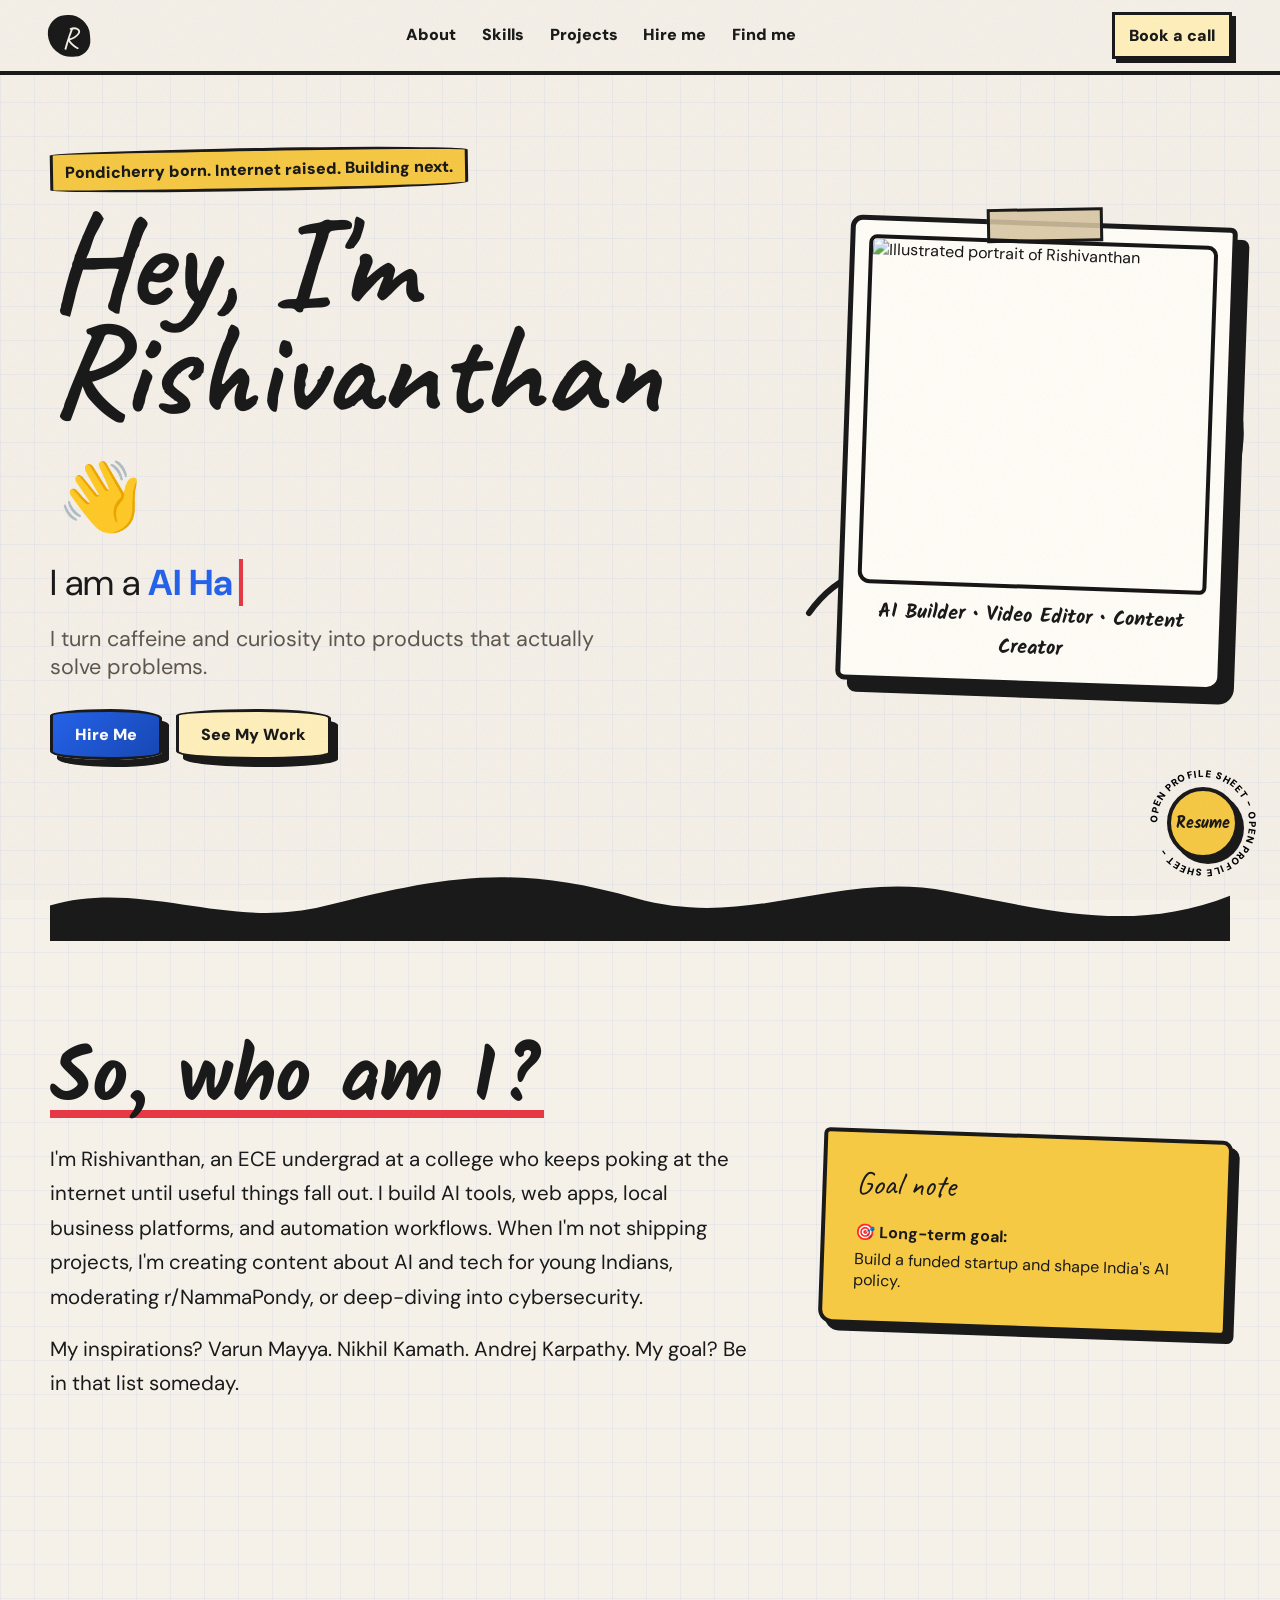
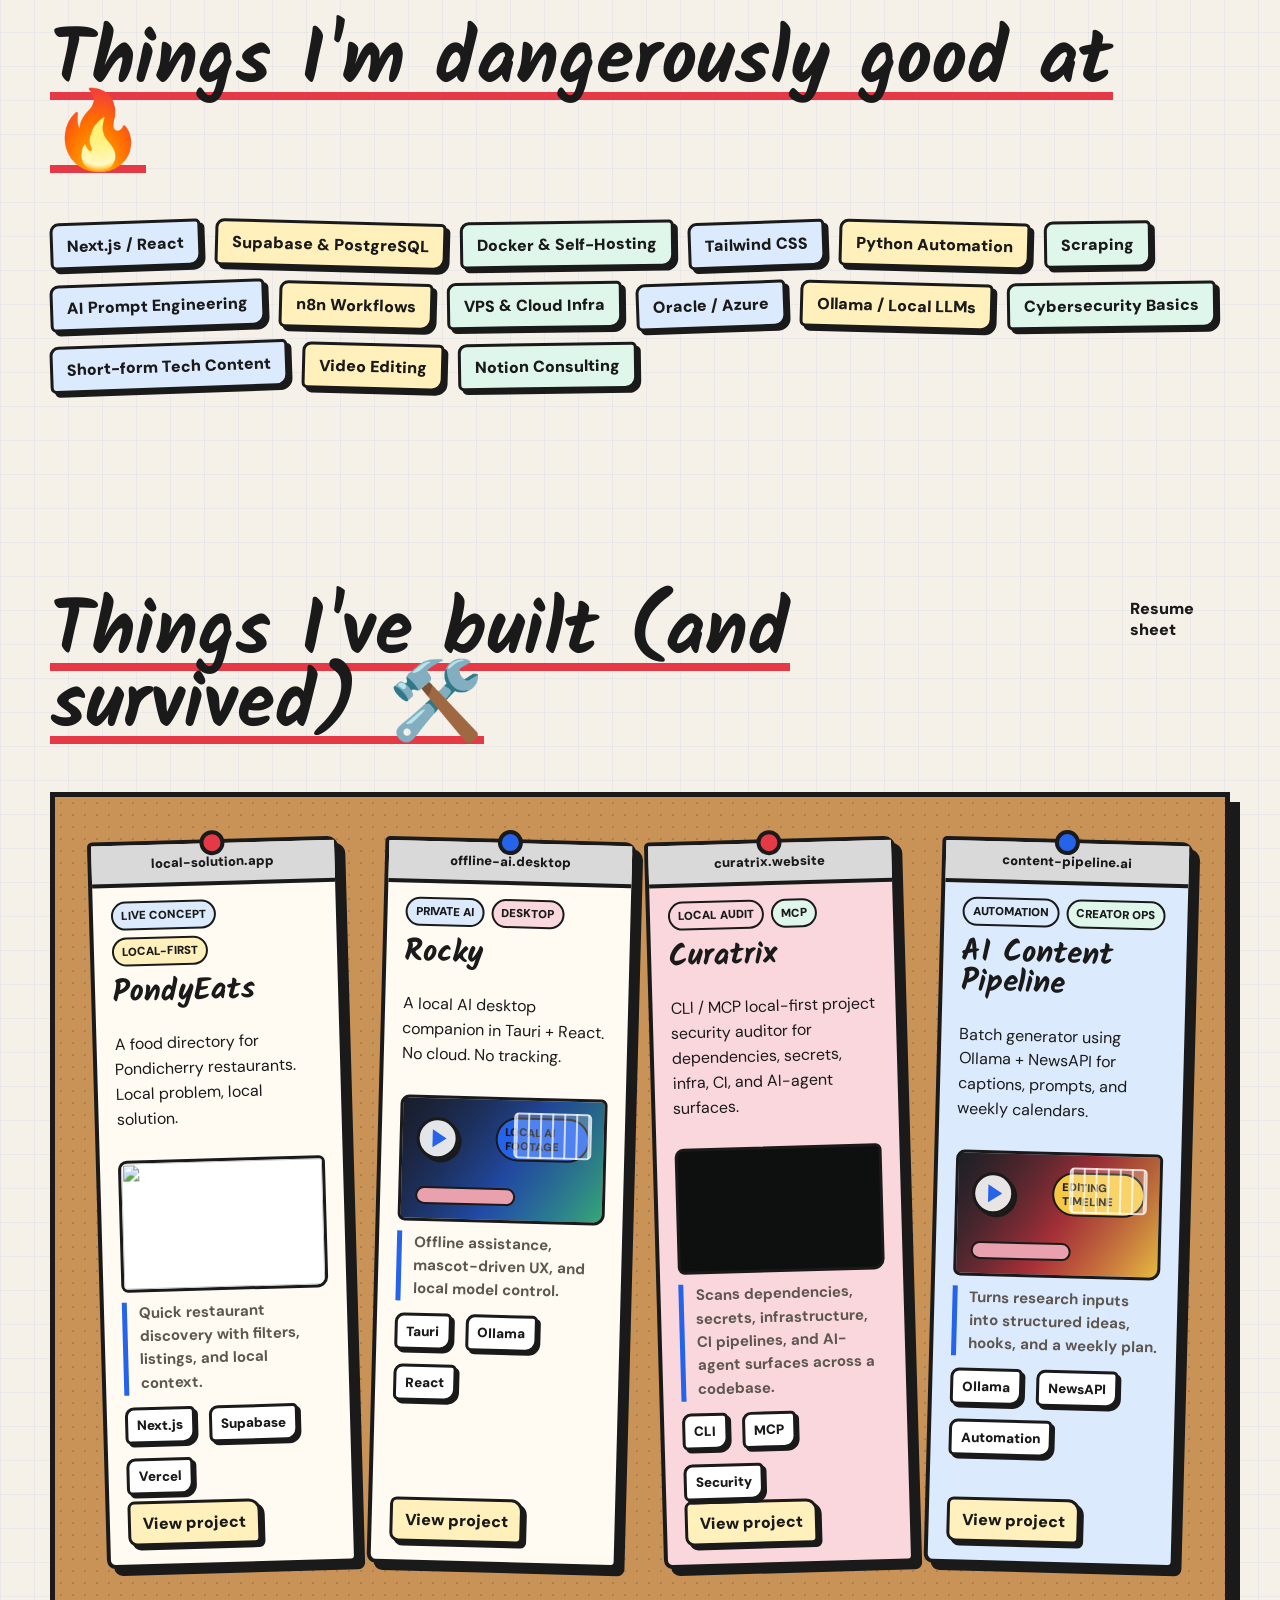
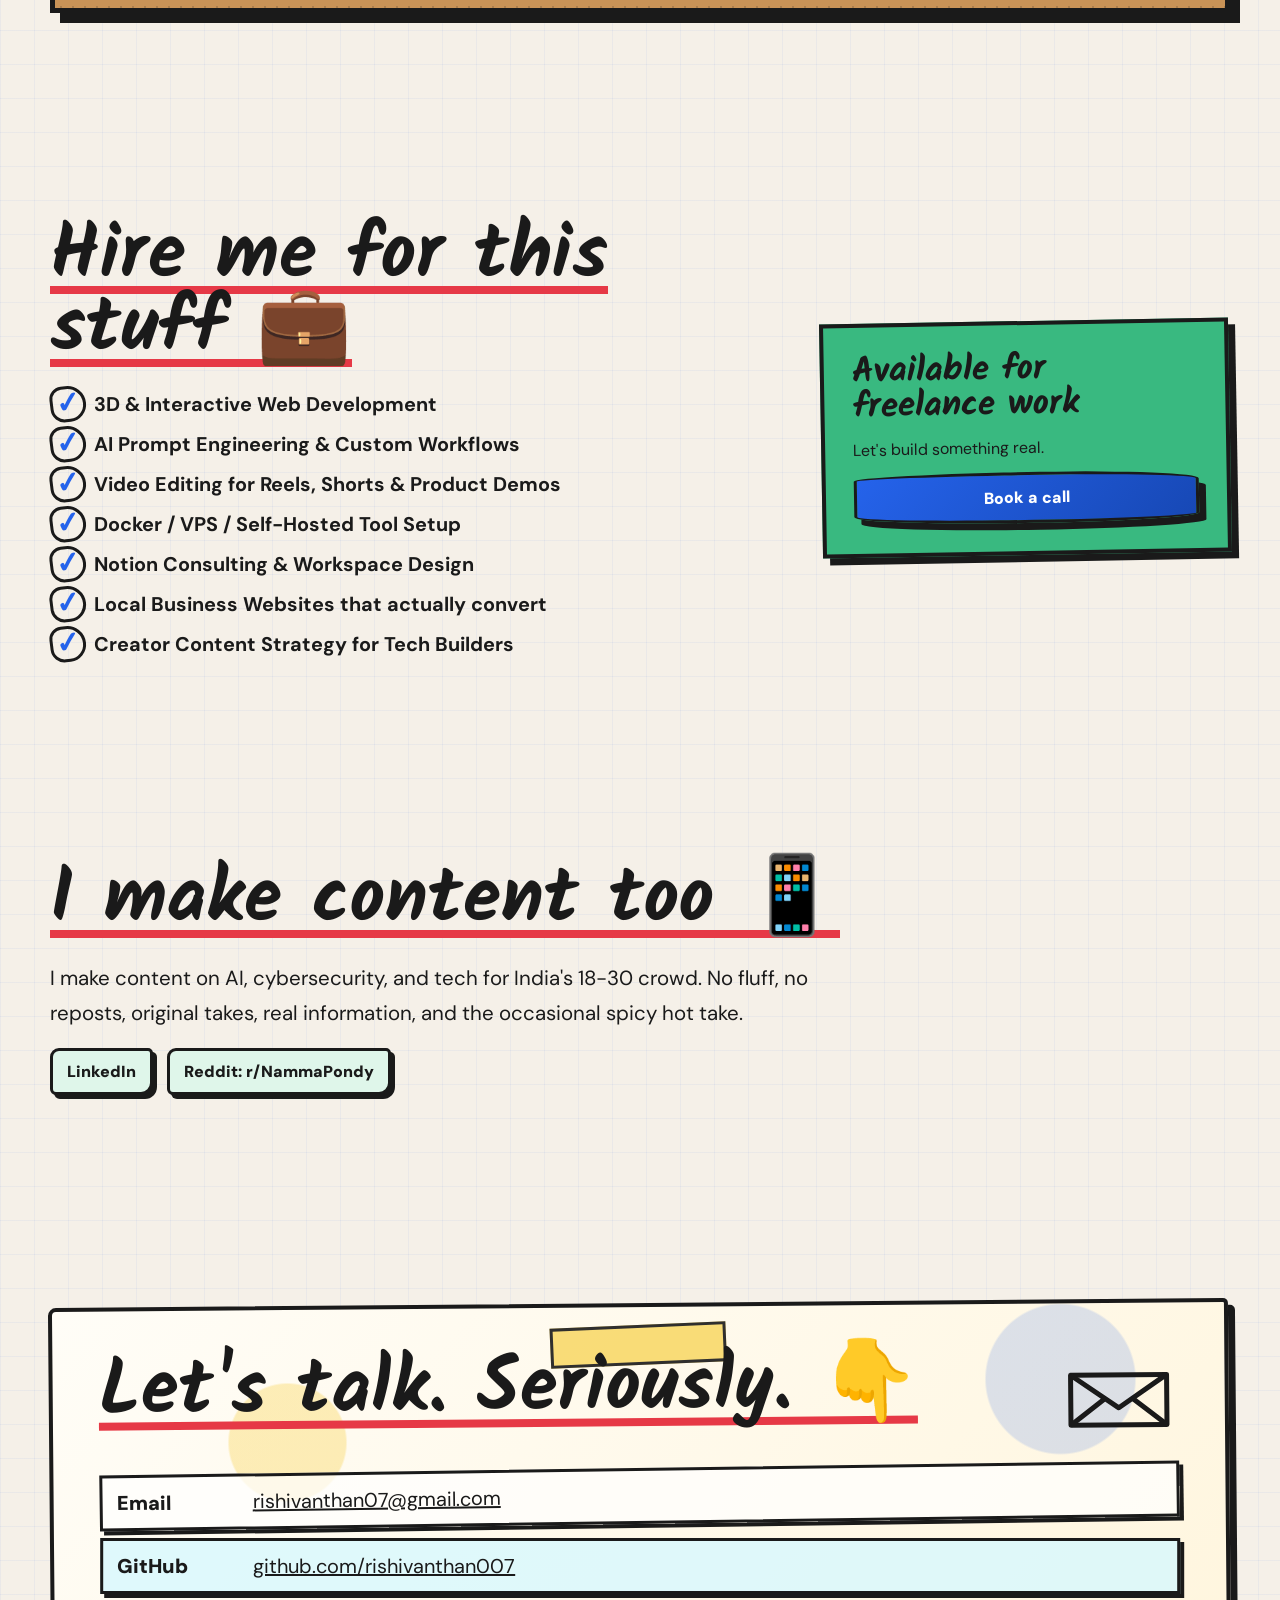
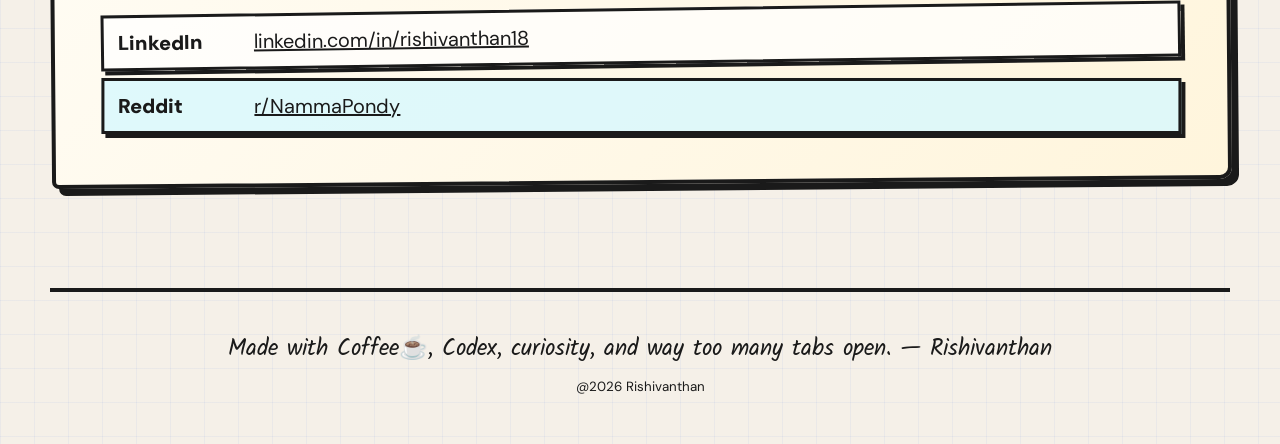
==== index.html @ 9101a1c8 "Initial portfolio website" ====
<!doctype html>
<html lang="en">
  <head>
    <meta charset="utf-8" />
    <meta name="viewport" content="width=device-width, initial-scale=1" />
    <title>Rishivanthan | AI Builder Portfolio</title>
    <meta
      name="description"
      content="Personal portfolio of Rishivanthan, an ECE student, AI builder, freelancer, and aspiring Indian tech entrepreneur from Pondicherry."
    />
    <link rel="preconnect" href="https://fonts.googleapis.com" />
    <link rel="preconnect" href="https://fonts.gstatic.com" crossorigin />
    <link
      href="https://fonts.googleapis.com/css2?family=Caveat:wght@600;700&family=DM+Sans:wght@400;500;700;900&family=Kalam:wght@400;700&display=swap"
      rel="stylesheet"
    />
    <link rel="stylesheet" href="styles.css" />
  </head>
  <body>
    <div class="paper-noise" aria-hidden="true"></div>
    <header class="topbar">
      <a class="brand-mark" href="#home" aria-label="Rishivanthan home">R</a>
      <nav class="nav-links" aria-label="Primary navigation">
        <a href="#about">About</a>
        <a href="#skills">Skills</a>
        <a href="#projects">Projects</a>
        <a href="#services">Hire me</a>
        <a href="#contact">Find me</a>
      </nav>
      <a class="mini-cta" href="mailto:rishivanthan07@gmail.com">Book a call</a>
    </header>

    <a class="resume-orbit" href="resume.html" aria-label="Open resume">
      <span>Resume</span>
      <svg viewBox="0 0 120 120" aria-hidden="true">
        <path id="resumeCircle" d="M60,60 m-47,0 a47,47 0 1,1 94,0 a47,47 0 1,1 -94,0" />
        <text>
          <textPath href="#resumeCircle">Open profile sheet - Open profile sheet -</textPath>
        </text>
      </svg>
    </a>

    <main id="home">
      <section class="hero section-reveal">
        <div class="hero-copy">
          <p class="eyebrow">Pondicherry born. Internet raised. Building next.</p>
          <h1>Hey, I'm Rishivanthan<span class="wave-emoji">👋</span></h1>
          <p class="type-line">
            <span>I am a </span><strong id="typewriter">Builder.</strong>
          </p>
          <p class="tagline">
            I turn caffeine and curiosity into products that actually solve problems.
          </p>
          <div class="hero-actions">
            <a class="sketch-btn primary" href="mailto:rishivanthan07@gmail.com">Hire Me</a>
            <a class="sketch-btn" href="#projects">See My Work</a>
          </div>
        </div>

        <div class="avatar-stage" aria-label="Animated hand-drawn avatar of Rishivanthan">
          <svg class="spark spark-one" viewBox="0 0 56 56" aria-hidden="true">
            <path d="M28 3l6.5 16.5L52 28l-17.5 8.5L28 53l-6.5-16.5L4 28l17.5-8.5z" />
          </svg>
          <figure class="hero-portrait">
            <img src="me carr.png" alt="Illustrated portrait of Rishivanthan" />
            <figcaption>AI Builder • Video Editor • Content Creator</figcaption>
          </figure>
          <svg class="avatar-doodle" viewBox="0 0 420 420" role="img" aria-label="Cartoon avatar">
            <path class="blob" d="M70 230c-16-89 48-170 132-176 89-7 165 58 170 146 5 96-70 172-164 169C139 366 83 303 70 230z" />
            <path class="neck" d="M190 242h47l11 52h-70z" />
            <path class="face" d="M151 132c14-49 58-78 108-61 38 13 62 50 58 93-5 57-40 106-88 112-46 6-84-30-88-84-2-20 1-41 10-60z" />
            <path class="ear" d="M139 170c-17 8-22 35-8 49M316 170c18 9 21 37 7 50" />
            <path class="hair" d="M131 146c11-60 61-95 121-85 47 8 79 43 89 82-30-9-58-16-84-7-31 10-65 11-126 10z" />
            <path class="hair-line" d="M167 105c35 7 75 0 112-29M209 78c-8 21-28 36-61 48M248 82c31 13 51 31 63 55" />
            <g class="eyes">
              <path class="eye-open" d="M179 165c9-6 20-6 31 0" />
              <path class="eye-open" d="M251 165c10-6 21-6 32 0" />
              <path class="eye-closed" d="M179 168c11 7 22 7 32 0" />
              <path class="eye-closed" d="M251 168c12 7 23 7 33 0" />
            </g>
            <path class="nose" d="M225 174c-7 25-12 39-5 45 5 4 14 3 24-1" />
            <path class="smile" d="M197 235c19 18 49 20 73 1" />
            <path class="shirt" d="M88 364c12-59 46-88 101-88h53c55 1 90 30 102 88z" />
            <path class="shirt-line" d="M170 293c23 24 38 36 47 36 9 0 24-12 46-36M139 352c50 9 103 9 156 0" />
            <path class="shirt-logo" d="M214 317h63M226 329h42" />
            <g class="waving-arm">
              <path class="arm" d="M297 295c29-19 45-47 48-84" />
              <path class="hand" d="M342 207c8-16 19-24 32-24 13 1 19 12 11 22 14-3 22 5 15 17 13 3 16 15 4 22 6 10 1 21-11 22-29 2-46-13-51-59z" />
              <path class="finger" d="M368 201l-20 21M386 220l-30 16M391 242l-31 4" />
            </g>
            <path class="outline" d="M77 232c-19-94 47-179 134-184 89-4 161 61 166 148 6 101-73 181-171 178C136 371 91 307 77 232z" />
          </svg>
          <svg class="doodle-arrow" viewBox="0 0 130 80" aria-hidden="true">
            <path d="M6 62c29-41 73-55 115-39" />
            <path d="M101 8l22 17-27 10" />
          </svg>
        </div>
      </section>

      <svg class="section-divider" viewBox="0 0 1200 90" preserveAspectRatio="none" aria-hidden="true">
        <path d="M0 50c95-30 178 28 278 1 120-33 191-49 318-9 115 36 205-32 317-8 109 23 190 47 287 5v51H0z" />
      </svg>

      <section id="about" class="about section-reveal content-grid">
        <div>
          <h2 class="hand-title">So, who am I?</h2>
          <p class="note-copy">
            I'm Rishivanthan, an ECE undergrad at a college who keeps poking at
            the internet until useful things fall out. I build AI tools, web apps,
            local business platforms, and automation workflows. When I'm not
            shipping projects, I'm creating content about AI and tech for young
            Indians, moderating r/NammaPondy, or deep-diving into cybersecurity.
          </p>
          <p class="note-copy">
            My inspirations? Varun Mayya. Nikhil Kamath. Andrej Karpathy.
            My goal? Be in that list someday.
          </p>
        </div>
        <aside class="sticky-note">
          <span>Goal note</span>
          <strong>🎯 Long-term goal:</strong>
          Build a funded startup and shape India's AI policy.
        </aside>
      </section>

      <section id="skills" class="skills section-reveal">
        <h2 class="hand-title">Things I'm dangerously good at 🔥</h2>
        <div class="sticker-wall" aria-label="Skills">
          <span tabindex="0" data-tip="Shipping interfaces with modern app patterns.">Next.js / React</span>
          <span tabindex="0" data-tip="Auth, tables, realtime data, and sane schemas.">Supabase & PostgreSQL</span>
          <span tabindex="0" data-tip="Deploying tools without praying to dashboards.">Docker & Self-Hosting</span>
          <span tabindex="0" data-tip="Fast UI systems with sharp visual rhythm.">Tailwind CSS</span>
          <span tabindex="0" data-tip="Scripts that save hours of boring work.">Python Automation</span>
          <span tabindex="0" data-tip="Collecting data cleanly and responsibly.">Scraping</span>
          <span tabindex="0" data-tip="Turning vague ideas into useful AI workflows.">AI Prompt Engineering</span>
          <span tabindex="0" data-tip="No-code automations with real logic behind them.">n8n Workflows</span>
          <span tabindex="0" data-tip="Servers, DNS, SSL, backups, and the scary bits.">VPS & Cloud Infra</span>
          <span tabindex="0" data-tip="Practical cloud experiments on budget infra.">Oracle / Azure</span>
          <span tabindex="0" data-tip="Private local AI stacks that run on your machine.">Ollama / Local LLMs</span>
          <span tabindex="0" data-tip="Enough security sense to avoid obvious disasters.">Cybersecurity Basics</span>
          <span tabindex="0" data-tip="Tech content with original takes and clear hooks.">Short-form Tech Content</span>
          <span tabindex="0" data-tip="Cutting short-form edits, hooks, captions, and pacing.">Video Editing</span>
          <span tabindex="0" data-tip="Workspaces that people can actually keep using.">Notion Consulting</span>
        </div>
      </section>

      <section id="projects" class="projects section-reveal">
        <div class="section-heading-row">
          <h2 class="hand-title">Things I've built (and survived) 🛠️</h2>
          <a class="small-link" href="resume.html">Resume sheet</a>
        </div>
        <div class="corkboard">
          <article class="project-card tilt-left">
            <span class="pin"></span>
            <p class="window-bar">local-solution.app</p>
            <div class="project-status"><span>Live concept</span><span>Local-first</span></div>
            <h3>PondyEats</h3>
            <p>A food directory for Pondicherry restaurants. Local problem, local solution.</p>
            <div class="project-visual image-preview food-preview" aria-hidden="true">
              <img src="download.png" alt="" />
            </div>
            <p class="project-impact">Quick restaurant discovery with filters, listings, and local context.</p>
            <div class="card-tags"><span>Next.js</span><span>Supabase</span><span>Vercel</span></div>
            <a href="projects/pondyeats.html">View project</a>
          </article>
          <article class="project-card tilt-right">
            <span class="pin blue"></span>
            <p class="window-bar">offline-ai.desktop</p>
            <div class="project-status"><span>Private AI</span><span>Desktop</span></div>
            <h3>Rocky</h3>
            <p>A local AI desktop companion in Tauri + React. No cloud. No tracking.</p>
            <div class="project-visual footage-preview rocky-preview" aria-hidden="true">
              <span class="play-dot"></span>
              <span class="footage-label">LOCAL AI FOOTAGE</span>
              <span class="footage-timeline"></span>
            </div>
            <p class="project-impact">Offline assistance, mascot-driven UX, and local model control.</p>
            <div class="card-tags"><span>Tauri</span><span>Ollama</span><span>React</span></div>
            <a href="projects/rocky.html">View project</a>
          </article>
          <article class="project-card tilt-left soft-red">
            <span class="pin"></span>
            <p class="window-bar">curatrix.website</p>
            <div class="project-status"><span>Local audit</span><span>MCP</span></div>
            <h3>Curatrix</h3>
            <p>CLI / MCP local-first project security auditor for dependencies, secrets, infra, CI, and AI-agent surfaces.</p>
            <div class="project-visual image-preview curatrix-preview" aria-hidden="true">
              <img src="banner.png" alt="" />
            </div>
            <p class="project-impact">Scans dependencies, secrets, infrastructure, CI pipelines, and AI-agent surfaces across a codebase.</p>
            <div class="card-tags"><span>CLI</span><span>MCP</span><span>Security</span></div>
            <a href="projects/curatrix.html">View project</a>
          </article>
          <article class="project-card tilt-right soft-blue">
            <span class="pin blue"></span>
            <p class="window-bar">content-pipeline.ai</p>
            <div class="project-status"><span>Automation</span><span>Creator ops</span></div>
            <h3>AI Content Pipeline</h3>
            <p>Batch generator using Ollama + NewsAPI for captions, prompts, and weekly calendars.</p>
            <div class="project-visual footage-preview content-preview" aria-hidden="true">
              <span class="play-dot"></span>
              <span class="footage-label">EDITING TIMELINE</span>
              <span class="footage-timeline"></span>
            </div>
            <p class="project-impact">Turns research inputs into structured ideas, hooks, and a weekly plan.</p>
            <div class="card-tags"><span>Ollama</span><span>NewsAPI</span><span>Automation</span></div>
            <a href="projects/content-pipeline.html">View project</a>
          </article>
        </div>
      </section>

      <section id="services" class="services section-reveal content-grid">
        <div>
          <h2 class="hand-title">Hire me for this stuff 💼</h2>
          <ul class="check-list">
            <li>3D & Interactive Web Development</li>
            <li>AI Prompt Engineering & Custom Workflows</li>
            <li>Video Editing for Reels, Shorts & Product Demos</li>
            <li>Docker / VPS / Self-Hosted Tool Setup</li>
            <li>Notion Consulting & Workspace Design</li>
            <li>Local Business Websites that actually convert</li>
            <li>Creator Content Strategy for Tech Builders</li>
          </ul>
        </div>
        <aside class="availability-banner">
          <strong>Available for freelance work</strong>
          <span>Let's build something real.</span>
          <a class="sketch-btn primary" href="mailto:rishivanthan07@gmail.com?subject=Freelance%20project%20with%20Rishivanthan">Book a call</a>
        </aside>
      </section>

      <section class="creator section-reveal">
        <h2 class="hand-title">I make content too 📱</h2>
        <p>
          I make content on AI, cybersecurity, and tech for India's
          18-30 crowd. No fluff, no reposts, original takes, real information,
          and the occasional spicy hot take.
        </p>
        <div class="platform-badges">
          <a href="https://www.linkedin.com/in/rishivanthan18/">LinkedIn</a>
          <a href="https://www.reddit.com/r/NammaPondy/">Reddit: r/NammaPondy</a>
        </div>
      </section>

      <section id="contact" class="contact section-reveal">
        <div class="letter-paper">
          <div class="contact-heading">
            <h2 class="hand-title">Let's talk. Seriously. 👇</h2>
            <svg viewBox="0 0 120 80" aria-hidden="true">
              <path d="M12 18h96v50H12z" />
              <path d="M12 18l48 33 48-33M12 68l35-27M108 68L73 41" />
            </svg>
          </div>
          <ul class="contact-list">
            <li><span>Email</span><a href="mailto:rishivanthan07@gmail.com">rishivanthan07@gmail.com</a></li>
            <li><span>GitHub</span><a href="https://github.com/rishivanthan007">github.com/rishivanthan007</a></li>
            <li><span>LinkedIn</span><a href="https://www.linkedin.com/in/rishivanthan18/">linkedin.com/in/rishivanthan18</a></li>
            <li><span>Reddit</span><a href="https://www.reddit.com/r/NammaPondy/">r/NammaPondy</a></li>
          </ul>
        </div>
      </section>
    </main>

    <footer>
      <p>Made with Coffee☕, Codex, curiosity, and way too many tabs open. — Rishivanthan</p>
      <small>@2026 Rishivanthan</small>
    </footer>

    <script src="script.js"></script>
  </body>
</html>
---- styles.css ----
:root {
  --paper: #f5f0e8;
  --paper-deep: #e5d7c4;
  --ink: #1a1a1a;
  --muted: #5d5750;
  --blue: #2563eb;
  --red: #e63946;
  --yellow: #f6c945;
  --green: #39b980;
  --pink: #e8a1ad;
  --soft-blue: #dceafe;
  --soft-yellow: #fff0bc;
  --soft-green: #dff6ea;
  --soft-red: #f9d7dc;
  --shadow: 7px 7px 0 var(--ink);
}

* {
  box-sizing: border-box;
}

html {
  scroll-behavior: smooth;
}

body {
  margin: 0;
  color: var(--ink);
  font-family: "DM Sans", system-ui, sans-serif;
  background:
    linear-gradient(rgba(37, 99, 235, 0.055) 1px, transparent 1px),
    linear-gradient(90deg, rgba(37, 99, 235, 0.055) 1px, transparent 1px),
    var(--paper);
  background-size: 34px 34px;
  cursor: url("data:image/svg+xml,%3Csvg xmlns='http://www.w3.org/2000/svg' width='30' height='30' viewBox='0 0 30 30'%3E%3Cpath fill='%23f8d047' stroke='%231a1a1a' stroke-width='2' d='M4 24 19 5l6 5L10 28 4 29z'/%3E%3Cpath stroke='%231a1a1a' stroke-width='2' d='m17 8 6 5'/%3E%3C/svg%3E") 2 28, auto;
}

a,
button {
  cursor: inherit;
}

.paper-noise {
  position: fixed;
  inset: 0;
  pointer-events: none;
  opacity: 0.25;
  z-index: 50;
  background-image: url("data:image/svg+xml,%3Csvg xmlns='http://www.w3.org/2000/svg' width='160' height='160' viewBox='0 0 160 160'%3E%3Cfilter id='n'%3E%3CfeTurbulence type='fractalNoise' baseFrequency='.72' numOctaves='4' stitchTiles='stitch'/%3E%3C/filter%3E%3Crect width='160' height='160' filter='url(%23n)' opacity='.28'/%3E%3C/svg%3E");
  mix-blend-mode: multiply;
}

.topbar {
  position: sticky;
  top: 0;
  z-index: 20;
  display: grid;
  grid-template-columns: auto 1fr auto;
  align-items: center;
  gap: 18px;
  padding: 12px clamp(16px, 4vw, 48px);
  background: rgba(245, 240, 232, 0.92);
  border-bottom: 4px solid var(--ink);
  backdrop-filter: blur(8px);
}

.brand-mark {
  display: grid;
  place-items: center;
  width: 42px;
  height: 42px;
  color: var(--paper);
  background: var(--ink);
  border: 3px solid var(--ink);
  border-radius: 46% 54% 40% 60%;
  font-family: "Caveat", cursive;
  font-size: 30px;
  text-decoration: none;
  transform: rotate(-4deg);
}

.nav-links {
  display: flex;
  flex-wrap: wrap;
  gap: clamp(10px, 2vw, 28px);
  justify-content: center;
}

.nav-links a,
.mini-cta,
.small-link {
  color: var(--ink);
  font-weight: 900;
  text-decoration: none;
  border-bottom: 3px solid transparent;
}

.nav-links a:hover,
.small-link:hover {
  border-color: var(--red);
}

.mini-cta {
  padding: 10px 14px;
  background: var(--soft-yellow);
  border: 3px solid var(--ink);
  box-shadow: 4px 4px 0 var(--ink);
  transition: transform 160ms ease, box-shadow 160ms ease, background-color 160ms ease;
}

.mini-cta:hover {
  background: var(--yellow);
  transform: translate(3px, 3px);
  box-shadow: 1px 1px 0 var(--ink);
}

main,
footer {
  width: min(1180px, calc(100% - 32px));
  margin: 0 auto;
}

section {
  padding: clamp(52px, 9vw, 104px) 0;
}

.hero {
  min-height: calc(100vh - 76px);
  display: grid;
  grid-template-columns: minmax(0, 1.22fr) minmax(300px, 0.78fr);
  align-items: center;
  gap: clamp(24px, 4vw, 54px);
  padding-top: 38px;
}

.hero-copy {
  position: relative;
  z-index: 3;
}

.eyebrow {
  display: inline-block;
  margin: 0 0 18px;
  padding: 8px 12px;
  background: var(--yellow);
  border: 3px solid var(--ink);
  border-radius: 51% 49% 48% 52% / 9% 12% 14% 10%;
  font-weight: 900;
  transform: rotate(-1deg);
}

h1,
h2,
h3 {
  margin: 0;
  letter-spacing: 0;
}

h1 {
  max-width: 860px;
  font-family: "Caveat", cursive;
  font-size: clamp(4.3rem, 10.2vw, 8.8rem);
  line-height: 0.82;
}

.wave-emoji {
  display: inline-block;
  margin-left: 8px;
  font-size: 0.52em;
  animation: emojiWave 2.7s ease-in-out infinite;
  transform-origin: 70% 70%;
}

.type-line {
  min-height: 48px;
  margin: 28px 0 0;
  font-size: clamp(1.45rem, 3vw, 2.25rem);
}

.type-line strong {
  color: var(--blue);
  border-right: 4px solid var(--red);
  padding-right: 6px;
}

.tagline {
  max-width: 600px;
  margin: 18px 0 28px;
  font-size: clamp(1.1rem, 2vw, 1.35rem);
  color: var(--muted);
}

.hero-actions,
.platform-badges,
.card-tags {
  display: flex;
  flex-wrap: wrap;
  gap: 14px;
}

.sketch-btn {
  position: relative;
  display: inline-flex;
  align-items: center;
  justify-content: center;
  min-height: 48px;
  padding: 12px 22px;
  color: var(--ink);
  background: #fff;
  border: 3px solid var(--ink);
  border-radius: 54% 46% 48% 52% / 13% 18% 15% 17%;
  box-shadow: var(--shadow);
  font-weight: 900;
  text-decoration: none;
  transition: transform 180ms ease, box-shadow 180ms ease;
}

.sketch-btn.primary {
  color: #fff;
  background: linear-gradient(135deg, var(--blue), #1748b5);
}

.sketch-btn:not(.primary) {
  background: var(--soft-yellow);
}

.sketch-btn:hover {
  transform: translate(4px, 4px) rotate(-1deg);
  box-shadow: 3px 3px 0 var(--ink);
}

.avatar-stage {
  position: relative;
  z-index: 1;
  min-height: 400px;
  display: grid;
  place-items: center end;
}

.avatar-stage::before {
  content: "";
  position: absolute;
  width: min(82%, 390px);
  aspect-ratio: 1;
  background: #dbe7df;
  border: 5px solid var(--ink);
  border-radius: 46% 54% 56% 44% / 48% 39% 61% 52%;
  box-shadow: 12px 12px 0 var(--ink);
  transform: rotate(4deg);
}

.hero-portrait {
  position: relative;
  z-index: 3;
  width: min(88%, 390px);
  margin: 0;
  padding: 14px 14px 16px;
  background: #fffdf7;
  border: 5px solid var(--ink);
  border-radius: 12px 7px 16px 9px;
  box-shadow: 12px 12px 0 var(--ink);
  transform: rotate(2deg);
  animation: floaty 4.6s ease-in-out infinite;
}

.hero-portrait::before {
  content: "";
  position: absolute;
  top: -18px;
  left: 50%;
  width: 110px;
  height: 28px;
  background: rgba(217, 199, 163, 0.88);
  border: 3px solid var(--ink);
  transform: translateX(-50%) rotate(-3deg);
}

.hero-portrait img {
  display: block;
  width: 100%;
  aspect-ratio: 1;
  object-fit: cover;
  object-position: center 34%;
  border: 4px solid var(--ink);
  border-radius: 8px 10px 7px 12px;
  filter: contrast(1.04) saturate(0.86);
}

.hero-portrait figcaption {
  margin-top: 12px;
  font-family: "Kalam", cursive;
  font-size: clamp(1rem, 2vw, 1.25rem);
  font-weight: 700;
  text-align: center;
}

.avatar-doodle {
  display: none;
  position: relative;
  width: min(88%, 380px);
  animation: floaty 4.6s ease-in-out infinite;
  filter: drop-shadow(8px 8px 0 rgba(26, 26, 26, 0.22));
}

.avatar-doodle path {
  fill: none;
  stroke: var(--ink);
  stroke-width: 8;
  stroke-linecap: round;
  stroke-linejoin: round;
}

.avatar-doodle .blob {
  fill: #f1e5cf;
}

.avatar-doodle .face,
.avatar-doodle .neck,
.avatar-doodle .ear,
.avatar-doodle .hand {
  fill: #c78b64;
}

.avatar-doodle .hair {
  fill: var(--ink);
}

.avatar-doodle .shirt {
  fill: #b85f1a;
}

.avatar-doodle .shirt-logo {
  stroke: #f1e5cf;
  stroke-width: 5;
}

.avatar-doodle .eye-closed {
  opacity: 0;
}

.avatar-doodle .eye-open {
  animation: blinkOpen 4s infinite;
}

.avatar-doodle .eye-closed {
  animation: blinkClosed 4s infinite;
}

.waving-arm {
  transform-origin: 302px 292px;
  animation: waveArm 9s ease-in-out infinite;
}

.spark,
.doodle-arrow {
  position: absolute;
  z-index: 2;
}

.spark {
  width: 64px;
  right: 6%;
  top: 10%;
  fill: var(--green);
  stroke: var(--ink);
  stroke-width: 4;
  animation: wiggle 3s ease-in-out infinite;
}

.doodle-arrow {
  width: 130px;
  left: 3%;
  bottom: 12%;
  fill: none;
  stroke: var(--ink);
  stroke-width: 6;
  stroke-linecap: round;
  stroke-linejoin: round;
}

.section-divider {
  width: 100%;
  height: 80px;
  display: block;
  fill: var(--ink);
  margin-top: -38px;
}

.content-grid {
  display: grid;
  grid-template-columns: minmax(0, 1.2fr) minmax(250px, 0.7fr);
  gap: clamp(26px, 6vw, 70px);
  align-items: center;
}

.hand-title {
  display: inline-block;
  margin-bottom: 24px;
  font-family: "Kalam", cursive;
  font-size: clamp(2.45rem, 6vw, 4.9rem);
  line-height: 0.95;
  text-decoration: underline;
  text-decoration-color: var(--red);
  text-decoration-thickness: 8px;
  text-underline-offset: 9px;
  text-decoration-skip-ink: none;
}

.note-copy,
.creator p {
  max-width: 820px;
  margin: 0 0 18px;
  font-size: clamp(1.08rem, 1.8vw, 1.28rem);
  line-height: 1.68;
}

.sticky-note,
.availability-banner,
.letter-paper,
.project-card,
.resume-panel,
.project-hero-panel {
  border: 4px solid var(--ink);
  box-shadow: var(--shadow);
}

.sticky-note {
  padding: 30px;
  background: var(--yellow);
  transform: rotate(2deg);
  border-radius: 6px 10px 7px 14px;
}

.sticky-note span {
  display: block;
  margin-bottom: 18px;
  font-family: "Caveat", cursive;
  font-size: 2rem;
}

.sticky-note strong {
  display: block;
  margin-bottom: 6px;
}

.sticker-wall {
  display: flex;
  flex-wrap: wrap;
  gap: 14px;
  padding: 24px 0 0;
}

.sticker-wall span,
.card-tags span,
.platform-badges a {
  position: relative;
  display: inline-flex;
  padding: 10px 14px;
  background: #fff;
  border: 3px solid var(--ink);
  border-radius: 9px 5px 12px 6px;
  box-shadow: 4px 4px 0 var(--ink);
  font-weight: 900;
}

.sticker-wall span {
  --tilt: 0deg;
  --lift: 0px;
  --scale: 1;
  --nudge-x: 0px;
  --nudge-y: 0px;
  outline: none;
  user-select: none;
  transform: translate(var(--nudge-x), calc(var(--lift) + var(--nudge-y))) rotate(var(--tilt)) scale(var(--scale));
  transition: transform 180ms ease, box-shadow 180ms ease, background-color 180ms ease;
}

.sticker-wall span::after {
  content: attr(data-tip);
  position: absolute;
  left: 50%;
  bottom: calc(100% + 12px);
  z-index: 8;
  width: min(250px, 78vw);
  padding: 9px 11px;
  color: #fffdf7;
  background: var(--ink);
  border: 3px solid var(--ink);
  border-radius: 7px 11px 5px 9px;
  box-shadow: 4px 4px 0 var(--red);
  font-size: 0.82rem;
  line-height: 1.28;
  opacity: 0;
  pointer-events: none;
  transform: translate(-50%, 8px) rotate(-1deg);
  transition: opacity 160ms ease, transform 160ms ease;
}

.sticker-wall span:hover,
.sticker-wall span:focus-visible {
  --lift: -8px;
  --scale: 1.045;
  box-shadow: 7px 9px 0 var(--ink);
}

.sticker-wall span:hover::after,
.sticker-wall span:focus-visible::after {
  opacity: 1;
  transform: translate(-50%, 0) rotate(-1deg);
}

.sticker-wall span.is-tapped {
  animation: stickerTap 420ms ease;
}

.sticker-wall span:nth-child(3n + 1) {
  --tilt: -2deg;
  background: var(--soft-blue);
}

.sticker-wall span:nth-child(3n + 2) {
  --tilt: 1.5deg;
  background: var(--soft-yellow);
}

.sticker-wall span:nth-child(3n) {
  --tilt: -0.8deg;
  background: var(--soft-green);
}

.skill-pop {
  position: fixed;
  z-index: 60;
  width: 12px;
  height: 12px;
  pointer-events: none;
  background: var(--red);
  border: 2px solid var(--ink);
  border-radius: 50%;
  box-shadow: 18px -10px 0 var(--yellow), -15px -6px 0 var(--blue), 7px 17px 0 var(--green);
  animation: skillPop 520ms ease forwards;
}

.section-heading-row {
  display: flex;
  justify-content: space-between;
  align-items: start;
  gap: 20px;
}

.corkboard {
  display: grid;
  grid-template-columns: repeat(4, minmax(250px, 1fr));
  gap: 28px;
  margin-top: 24px;
  padding: clamp(22px, 4vw, 42px);
  background:
    radial-gradient(rgba(26, 26, 26, 0.17) 1px, transparent 1px),
    #c99357;
  background-size: 12px 12px;
  border: 5px solid var(--ink);
  box-shadow: 10px 10px 0 var(--ink);
  overflow: hidden;
}

.project-card {
  position: relative;
  min-height: 500px;
  display: flex;
  flex-direction: column;
  padding: 18px;
  background: #fffaf2;
  border-radius: 5px 11px 7px 9px;
  transition: transform 180ms ease, box-shadow 180ms ease;
}

.project-card:hover,
.project-card:focus-within {
  transform: translateY(-10px) rotate(0deg);
  box-shadow: 12px 14px 0 var(--ink);
}

.project-card h3 {
  margin: 12px 0 8px;
  font-family: "Kalam", cursive;
  font-size: clamp(1.9rem, 2.4vw, 2.45rem);
  line-height: 0.98;
}

.project-card p {
  line-height: 1.55;
}

.project-card a {
  width: max-content;
  margin-top: auto;
  padding: 9px 12px;
  color: var(--ink);
  background: var(--soft-yellow);
  border: 3px solid var(--ink);
  border-radius: 7px 12px 6px 9px;
  box-shadow: 4px 4px 0 var(--ink);
  font-weight: 900;
  text-decoration: none;
  transition: transform 160ms ease, box-shadow 160ms ease;
}

.project-card a:hover {
  background: var(--yellow);
  transform: translate(3px, 3px);
  box-shadow: 1px 1px 0 var(--ink);
}

.project-card:hover .pin {
  animation: pinBounce 680ms ease;
}

.window-bar {
  margin: -18px -18px 0;
  padding: 9px 14px;
  background: #d9d9d9;
  border-bottom: 4px solid var(--ink);
  font-size: 0.82rem;
  font-weight: 900;
  text-align: center;
}

.project-status {
  display: flex;
  flex-wrap: wrap;
  gap: 7px;
  margin-top: 14px;
}

.project-status span {
  padding: 5px 8px;
  color: var(--ink);
  background: var(--soft-blue);
  border: 2px solid var(--ink);
  border-radius: 999px;
  font-size: 0.72rem;
  font-weight: 900;
  text-transform: uppercase;
}

.project-status span:nth-child(2) {
  background: var(--soft-yellow);
}

.project-card:nth-child(2) .project-status span:first-child,
.project-card:nth-child(4) .project-status span:first-child {
  background: var(--soft-blue);
}

.project-card:nth-child(3) .project-status span:first-child {
  background: var(--soft-red);
}

.project-card:nth-child(2) .project-status span:nth-child(2) {
  background: var(--soft-red);
}

.project-card:nth-child(3) .project-status span:nth-child(2),
.project-card:nth-child(4) .project-status span:nth-child(2) {
  background: var(--soft-green);
}

.project-visual {
  position: relative;
  display: grid;
  grid-template-columns: 0.75fr 1fr;
  gap: 10px;
  min-height: 108px;
  margin: 12px 0 10px;
  padding: 12px;
  background: rgba(255, 255, 255, 0.58);
  border: 3px solid var(--ink);
  border-radius: 9px 6px 11px 7px;
  overflow: hidden;
}

.project-visual.image-preview {
  display: block;
  min-height: 126px;
  padding: 0;
  background: #fff;
}

.project-visual.image-preview::before {
  content: none;
}

.project-visual.image-preview img {
  display: block;
  width: 100%;
  height: 126px;
  object-fit: cover;
  filter: saturate(0.95) contrast(1.03);
}

.food-preview img {
  object-position: 19% 43%;
}

.project-visual::before {
  content: "";
  grid-row: span 3;
  background: var(--soft-yellow);
  border: 3px solid var(--ink);
  border-radius: 7px 10px 6px 9px;
}

.project-visual span {
  display: block;
  min-height: 18px;
  background: #fffdf7;
  border: 3px solid var(--ink);
  border-radius: 999px;
}

.project-visual span:nth-child(2) {
  width: 78%;
  background: var(--green);
}

.project-visual span:nth-child(3) {
  width: 58%;
  background: var(--pink);
}

.rocky-preview::before {
  border-radius: 50%;
  background: var(--soft-blue);
}

.rocky-preview span:nth-child(2) {
  background: var(--blue);
}

.curatrix-preview::before {
  background: var(--soft-red);
}

.curatrix-preview span {
  border-radius: 8px;
}

.curatrix-preview.image-preview {
  display: grid;
  place-items: center;
  background: #0e0f0f;
}

.curatrix-preview.image-preview img {
  width: 92%;
  height: auto;
  max-height: 126px;
  object-fit: contain;
  filter: none;
}

.content-preview::before {
  background: var(--green);
}

.content-preview span:nth-child(2) {
  background: var(--yellow);
}

.footage-preview {
  display: grid;
  grid-template-columns: 1fr auto;
  align-items: end;
  min-height: 126px;
  padding: 14px;
  color: #fff;
  background:
    linear-gradient(135deg, rgba(26, 26, 26, 0.68), rgba(26, 26, 26, 0.1)),
    linear-gradient(120deg, #182447, #2563eb 54%, #39b980);
}

.footage-preview::before {
  content: "";
  position: absolute;
  inset: 12px 12px auto auto;
  width: 74px;
  height: 42px;
  background:
    linear-gradient(90deg, rgba(255, 255, 255, 0.72) 2px, transparent 2px) 0 0 / 12px 100%,
    rgba(255, 255, 255, 0.2);
  border: 2px solid rgba(255, 255, 255, 0.72);
  border-radius: 5px;
}

.footage-preview .play-dot {
  display: grid;
  place-items: center;
  width: 42px;
  height: 42px;
  background: rgba(255, 255, 255, 0.88);
  border: 3px solid var(--ink);
  border-radius: 50%;
  box-shadow: 3px 3px 0 var(--ink);
}

.footage-preview .play-dot::before {
  content: "";
  width: 0;
  height: 0;
  margin-left: 3px;
  border-top: 9px solid transparent;
  border-bottom: 9px solid transparent;
  border-left: 14px solid var(--blue);
}

.footage-preview .footage-label {
  justify-self: end;
  padding: 6px 8px;
  color: var(--ink);
  background: var(--soft-yellow);
  border: 2px solid var(--ink);
  border-radius: 999px;
  font-size: 0.7rem;
  font-weight: 900;
}

.footage-preview .footage-timeline {
  grid-column: 1 / -1;
  display: block;
  height: 12px;
  margin-top: 14px;
  background:
    linear-gradient(90deg, var(--yellow) 0 28%, var(--red) 28% 36%, var(--green) 36% 64%, #fff 64% 100%);
  border: 2px solid var(--ink);
  border-radius: 999px;
}

.content-preview.footage-preview {
  background:
    linear-gradient(135deg, rgba(26, 26, 26, 0.62), rgba(26, 26, 26, 0.08)),
    linear-gradient(120deg, #1f2937, #e63946 52%, #f6c945);
}

.project-impact {
  margin: 0 0 12px;
  padding-left: 12px;
  color: var(--muted);
  border-left: 5px solid var(--blue);
  font-size: 0.94rem;
  font-weight: 700;
}

.card-tags span {
  padding: 7px 9px;
  font-size: 0.84rem;
  box-shadow: 3px 3px 0 var(--ink);
}

.pin {
  position: absolute;
  top: -13px;
  left: 50%;
  width: 25px;
  height: 25px;
  background: var(--red);
  border: 4px solid var(--ink);
  border-radius: 50%;
  transform: translateX(-50%);
}

.pin.blue {
  background: var(--blue);
}

.tilt-left {
  transform: rotate(-1.6deg);
}

.tilt-right {
  transform: rotate(1.5deg);
}

.soft-red {
  background: var(--soft-red);
}

.soft-blue {
  background: var(--soft-blue);
}

.check-list {
  display: grid;
  gap: 14px;
  margin: 0;
  padding: 0;
  list-style: none;
  font-size: clamp(1.05rem, 1.6vw, 1.24rem);
  font-weight: 700;
}

.check-list li {
  position: relative;
  padding-left: 44px;
}

.check-list li::before {
  content: "✓";
  position: absolute;
  left: 0;
  top: -5px;
  display: grid;
  place-items: center;
  width: 30px;
  height: 30px;
  color: var(--blue);
  border: 3px solid var(--ink);
  border-radius: 40% 60% 55% 45%;
  font-family: "Caveat", cursive;
  font-size: 1.8rem;
  line-height: 1;
  transform: rotate(-7deg);
}

.availability-banner {
  display: grid;
  gap: 14px;
  padding: 28px;
  background: var(--green);
  transform: rotate(-1deg);
}

.availability-banner strong {
  font-family: "Kalam", cursive;
  font-size: 2.2rem;
  line-height: 1;
}

.creator {
  max-width: 900px;
}

.platform-badges a {
  color: var(--ink);
  background: var(--soft-green);
  text-decoration: none;
  transition: transform 160ms ease, box-shadow 160ms ease, background-color 160ms ease;
}

.platform-badges a:hover {
  background: var(--green);
  transform: translate(3px, 3px);
  box-shadow: 1px 1px 0 var(--ink);
}

.letter-paper {
  position: relative;
  overflow: hidden;
  padding: clamp(22px, 5vw, 46px);
  background:
    radial-gradient(circle at 20% 28%, rgba(248, 208, 71, 0.35) 0 58px, transparent 60px),
    radial-gradient(circle at 86% 16%, rgba(37, 99, 235, 0.16) 0 74px, transparent 76px),
    linear-gradient(135deg, #fffdf7 0%, #fff5dc 100%);
  border-radius: 8px 5px 12px 7px;
  transform: rotate(-0.5deg);
}

.letter-paper::before {
  content: "";
  position: absolute;
  top: 18px;
  left: 50%;
  width: 170px;
  height: 34px;
  background: rgba(248, 208, 71, 0.78);
  border: 3px solid var(--ink);
  transform: translateX(-50%) rotate(-2deg);
  opacity: 0.9;
}

.contact-heading {
  position: relative;
  z-index: 1;
  display: flex;
  justify-content: space-between;
  gap: 20px;
  align-items: center;
}

.contact-heading svg {
  width: 120px;
  fill: none;
  stroke: var(--ink);
  stroke-width: 5;
  stroke-linejoin: round;
}

.contact-list {
  position: relative;
  z-index: 1;
  display: grid;
  gap: 14px;
  margin: 18px 0 0;
  padding: 0;
  list-style: none;
}

.contact-list li {
  display: grid;
  grid-template-columns: 120px 1fr;
  gap: 16px;
  align-items: center;
  padding: 12px 14px;
  background: rgba(255, 255, 255, 0.72);
  border: 3px solid var(--ink);
  box-shadow: 4px 4px 0 var(--ink);
  transform: rotate(-0.3deg);
  font-size: clamp(1rem, 2vw, 1.25rem);
}

.contact-list li:nth-child(even) {
  transform: rotate(0.5deg);
  background: rgba(215, 249, 255, 0.78);
}

.contact-list span {
  font-weight: 900;
}

.contact-list a {
  color: var(--ink);
  word-break: break-word;
}

.resume-orbit {
  position: fixed;
  right: 18px;
  bottom: 18px;
  z-index: 30;
  display: grid;
  place-items: center;
  width: 118px;
  height: 118px;
  color: var(--ink);
  text-decoration: none;
}

.resume-orbit span {
  position: absolute;
  z-index: 2;
  display: grid;
  place-items: center;
  width: 72px;
  height: 72px;
  background: var(--yellow);
  border: 4px solid var(--ink);
  border-radius: 50%;
  box-shadow: 5px 5px 0 var(--ink);
  font-family: "Kalam", cursive;
  font-weight: 900;
}

.resume-orbit svg {
  width: 118px;
  height: 118px;
  animation: spin 16s linear infinite;
}

.resume-orbit path {
  fill: none;
}

.resume-orbit text {
  font-size: 10px;
  font-weight: 900;
  letter-spacing: 1px;
  text-transform: uppercase;
}

footer {
  padding: 38px 0 48px;
  border-top: 4px solid var(--ink);
  text-align: center;
}

footer p {
  margin: 0 0 8px;
  font-family: "Kalam", cursive;
  font-size: 1.45rem;
}

.section-reveal {
  opacity: 0;
  transform: translateY(26px);
  transition: opacity 700ms ease, transform 700ms ease;
}

.section-reveal.is-visible {
  opacity: 1;
  transform: translateY(0);
}

.page-shell {
  padding-bottom: 70px;
}

.back-link {
  display: inline-block;
  margin: 32px 0;
  color: var(--ink);
  font-weight: 900;
}

.project-hero-panel,
.resume-panel {
  padding: clamp(24px, 5vw, 52px);
  background: #fffdf7;
}

.project-hero-panel h1,
.resume-panel h1 {
  font-size: clamp(4rem, 11vw, 8rem);
}

.project-meta-grid {
  display: grid;
  grid-template-columns: repeat(3, 1fr);
  gap: 18px;
  margin-top: 34px;
}

.project-meta-grid div,
.resume-chip {
  padding: 18px;
  background: #eadcc5;
  border: 3px solid var(--ink);
  box-shadow: 4px 4px 0 var(--ink);
}

.project-meta-grid strong,
.resume-chip strong {
  display: block;
  margin-bottom: 6px;
}

.project-wireframe {
  display: grid;
  grid-template-columns: 0.8fr 1.2fr;
  gap: 24px;
  margin-top: 34px;
}

.wire-card {
  min-height: 230px;
  padding: 22px;
  background: #dbe7df;
  border: 4px solid var(--ink);
  box-shadow: 6px 6px 0 var(--ink);
}

.wire-card:nth-child(even) {
  background: #e7d7cd;
}

.wire-bars {
  display: grid;
  grid-template-columns: repeat(3, minmax(58px, 1fr));
  gap: 14px;
  align-items: end;
  min-height: 145px;
  margin-top: 22px;
}

.wire-bars span {
  display: grid;
  place-items: center;
  min-height: 92px;
  background: #fffdf7;
  border: 4px solid var(--ink);
  box-shadow: 5px 5px 0 var(--ink);
  border-radius: 10px 5px 12px 6px;
  font-weight: 900;
  transform: rotate(-3deg);
}

.wire-bars span::before {
  content: "AI";
}

.wire-bars span:nth-child(2) {
  min-height: 124px;
  background: var(--yellow);
  transform: rotate(2deg);
}

.wire-bars span:nth-child(2)::before {
  content: "UI";
}

.wire-bars span:nth-child(3) {
  min-height: 76px;
  background: var(--green);
  transform: rotate(-1deg);
}

.wire-bars span:nth-child(3)::before {
  content: "GO";
}

.resume-grid {
  display: grid;
  grid-template-columns: 0.72fr 1.28fr;
  gap: 0;
  border: 4px solid var(--ink);
  background: #fffdf7;
  box-shadow: 10px 10px 0 var(--ink);
}

.resume-side,
.resume-main {
  padding: clamp(20px, 4vw, 42px);
}

.resume-side {
  background: #efefef;
  border-right: 4px solid var(--ink);
}

.resume-side h1 {
  font-family: "DM Sans", sans-serif;
  font-size: clamp(3rem, 8vw, 6rem);
  line-height: 0.86;
  text-transform: uppercase;
}

.resume-section {
  margin-top: 30px;
}

.resume-section h2 {
  display: inline-block;
  padding: 8px 18px;
  background: var(--green);
  border: 3px solid var(--ink);
  border-radius: 999px;
  font-family: "DM Sans", sans-serif;
  font-size: 1.3rem;
  text-transform: uppercase;
}

.resume-section p,
.resume-section li {
  line-height: 1.55;
}

.resume-section ul {
  padding-left: 20px;
}

.resume-body {
  background:
    linear-gradient(rgba(37, 99, 235, 0.04) 1px, transparent 1px),
    linear-gradient(90deg, rgba(37, 99, 235, 0.04) 1px, transparent 1px),
    #f7f3eb;
  background-size: 32px 32px;
}

.resume-page {
  width: min(1180px, calc(100% - 24px));
}

.hr-resume {
  margin-bottom: 28px;
  padding: clamp(14px, 2vw, 22px);
  background: #fffdf7;
  border: 5px solid var(--ink);
  border-radius: 8px;
  box-shadow: 12px 12px 0 var(--ink);
}

.resume-hero {
  display: grid;
  grid-template-columns: minmax(0, 1fr) 168px;
  gap: clamp(16px, 3vw, 28px);
  align-items: center;
  padding-bottom: 13px;
  border-bottom: 4px solid var(--ink);
}

.resume-kicker {
  display: inline-block;
  margin: 0 0 8px;
  padding: 6px 10px;
  background: var(--yellow);
  border: 3px solid var(--ink);
  box-shadow: 4px 4px 0 var(--ink);
  font-weight: 900;
  transform: rotate(-1deg);
}

.resume-name-block h1 {
  margin: 0;
  max-width: none;
  font-family: "DM Sans", system-ui, sans-serif;
  font-size: clamp(2.7rem, 7vw, 5.4rem);
  line-height: 0.88;
  letter-spacing: 0;
  text-transform: uppercase;
  white-space: nowrap;
}

.resume-role {
  margin: 9px 0 8px;
  color: var(--blue);
  font-size: clamp(1rem, 2vw, 1.25rem);
  font-weight: 900;
}

.resume-summary {
  max-width: 760px;
  margin: 0;
  color: #36312c;
  font-size: 0.98rem;
  line-height: 1.42;
}

.resume-photo-card {
  position: relative;
  margin: 0;
  padding: 8px;
  background: var(--soft-blue);
  border: 4px solid var(--ink);
  border-radius: 10px 5px 12px 7px;
  box-shadow: 8px 8px 0 var(--ink);
  transform: rotate(1deg);
}

.resume-photo-card::after {
  content: "AI BUILDER";
  position: absolute;
  right: -8px;
  bottom: 14px;
  padding: 5px 8px;
  background: var(--green);
  border: 3px solid var(--ink);
  font-size: 0.78rem;
  font-weight: 900;
  transform: rotate(-4deg);
}

.resume-photo-card img {
  display: block;
  width: 100%;
  aspect-ratio: 1;
  object-fit: cover;
  object-position: center top;
  border: 3px solid var(--ink);
  border-radius: 7px;
}

.resume-contact-row {
  display: grid;
  grid-template-columns: repeat(4, 1fr);
  gap: 9px;
  margin: 13px 0 15px;
}

.resume-contact-row a,
.resume-contact-row span {
  display: flex;
  gap: 7px;
  align-items: center;
  min-width: 0;
  padding: 7px 9px;
  color: var(--ink);
  background: #fff;
  border: 3px solid var(--ink);
  border-radius: 7px;
  box-shadow: 4px 4px 0 var(--ink);
  font-size: 0.78rem;
  font-weight: 800;
  text-decoration: none;
  overflow-wrap: anywhere;
}

.resume-contact-row svg {
  flex: 0 0 24px;
  width: 20px;
  height: 20px;
  fill: none;
  stroke: var(--blue);
  stroke-width: 2.2;
  stroke-linecap: round;
  stroke-linejoin: round;
}

.resume-columns {
  display: grid;
  grid-template-columns: 0.72fr 1.45fr;
  gap: clamp(16px, 3vw, 28px);
}

.resume-left {
  padding-right: clamp(14px, 2vw, 26px);
  border-right: 4px solid var(--ink);
}

.hr-resume .resume-section {
  margin-top: 0;
  margin-bottom: 13px;
}

.hr-resume .resume-section:last-child {
  margin-bottom: 0;
}

.hr-resume .resume-section h2 {
  display: inline-flex;
  align-items: center;
  min-height: 34px;
  margin: 0 0 8px;
  padding: 6px 13px;
  color: var(--ink);
  background: var(--green);
  border: 3px solid var(--ink);
  border-radius: 999px;
  box-shadow: 4px 4px 0 var(--ink);
  font-size: 0.92rem;
  letter-spacing: 0.02em;
  text-transform: uppercase;
}

.hr-resume .resume-section p,
.hr-resume .resume-section li {
  color: #302c28;
  font-size: 0.9rem;
  line-height: 1.35;
}

.resume-skill-list,
.tool-grid {
  display: flex;
  flex-wrap: wrap;
  gap: 6px;
}

.resume-skill-list span,
.tool-grid span {
  display: inline-flex;
  padding: 5px 8px;
  background: var(--soft-yellow);
  border: 3px solid var(--ink);
  border-radius: 8px;
  box-shadow: 3px 3px 0 var(--ink);
  font-size: 0.78rem;
  font-weight: 900;
}

.tool-grid span:nth-child(3n + 1),
.resume-skill-list span:nth-child(3n + 1) {
  background: var(--soft-blue);
}

.tool-grid span:nth-child(3n),
.resume-skill-list span:nth-child(3n) {
  background: var(--soft-green);
}

.resume-project-list {
  display: grid;
  gap: 7px;
}

.resume-project-list article {
  padding: 7px 10px;
  background: #fff;
  border-left: 6px solid var(--blue);
  border-top: 2px solid rgba(26, 26, 26, 0.18);
  border-bottom: 2px solid rgba(26, 26, 26, 0.18);
}

.resume-project-list strong {
  display: block;
  margin-bottom: 2px;
  font-size: 0.92rem;
}

.resume-project-list span {
  font-size: 0.86rem;
  line-height: 1.32;
}

.media-strip {
  display: grid;
  grid-template-columns: repeat(3, 1fr);
  gap: 8px;
}

.media-strip div {
  padding: 9px;
  background: var(--soft-blue);
  border: 3px solid var(--ink);
  border-radius: 8px;
  box-shadow: 4px 4px 0 var(--ink);
}

.media-strip div:nth-child(2) {
  background: var(--soft-yellow);
}

.media-strip div:nth-child(3) {
  background: var(--soft-green);
}

.media-strip svg {
  width: 29px;
  height: 29px;
  margin-bottom: 5px;
  fill: none;
  stroke: var(--ink);
  stroke-width: 3;
  stroke-linecap: round;
  stroke-linejoin: round;
}

.media-strip strong,
.media-strip span {
  display: block;
}

.media-strip strong {
  margin-bottom: 2px;
  font-size: 0.88rem;
}

.media-strip span {
  color: #403b35;
  font-size: 0.76rem;
  line-height: 1.28;
}

.resume-bullets {
  margin: 0;
  padding-left: 18px;
}

@keyframes blinkOpen {
  0%, 88%, 94%, 100% { opacity: 1; }
  89%, 93% { opacity: 0; }
}

@keyframes blinkClosed {
  0%, 88%, 94%, 100% { opacity: 0; }
  89%, 93% { opacity: 1; }
}

@keyframes floaty {
  0%, 100% { transform: translateY(0) rotate(-1deg); }
  50% { transform: translateY(-14px) rotate(1deg); }
}

@keyframes waveArm {
  0%, 72%, 100% { transform: rotate(0deg); }
  78% { transform: rotate(-18deg); }
  84% { transform: rotate(18deg); }
  90% { transform: rotate(-12deg); }
}

@keyframes emojiWave {
  0%, 100% { transform: rotate(0deg); }
  20% { transform: rotate(18deg); }
  40% { transform: rotate(-10deg); }
  60% { transform: rotate(12deg); }
}

@keyframes wiggle {
  0%, 100% { transform: rotate(0deg) scale(1); }
  50% { transform: rotate(9deg) scale(1.08); }
}

@keyframes stickerTap {
  0% { transform: translate(var(--nudge-x), calc(var(--lift) + var(--nudge-y))) rotate(var(--tilt)) scale(1); }
  45% { transform: translate(var(--nudge-x), calc(var(--lift) + var(--nudge-y))) rotate(var(--tilt)) scale(0.94); }
  100% { transform: translate(var(--nudge-x), calc(var(--lift) + var(--nudge-y))) rotate(var(--tilt)) scale(1.045); }
}

@keyframes skillPop {
  0% {
    opacity: 1;
    transform: translate(-50%, -50%) scale(0.4) rotate(0deg);
  }
  100% {
    opacity: 0;
    transform: translate(-50%, -74px) scale(1.45) rotate(22deg);
  }
}

@keyframes pinBounce {
  0%, 100% { transform: translateX(-50%) translateY(0); }
  45% { transform: translateX(-50%) translateY(-8px) scale(1.08); }
}

@keyframes spin {
  to { transform: rotate(360deg); }
}

@media (max-width: 980px) {
  .hero,
  .content-grid,
  .project-wireframe,
  .resume-grid {
    grid-template-columns: 1fr;
  }

  .resume-hero,
  .resume-columns,
  .resume-contact-row,
  .media-strip {
    grid-template-columns: 1fr;
  }

  .resume-left {
    padding-right: 0;
    padding-bottom: 24px;
    border-right: 0;
    border-bottom: 4px solid var(--ink);
  }

  .resume-photo-card {
    width: min(285px, 100%);
  }

  .hero {
    min-height: auto;
  }

  .avatar-stage {
    min-height: 380px;
  }

  .corkboard {
    grid-template-columns: repeat(2, minmax(230px, 1fr));
  }

  .resume-side {
    border-right: 0;
    border-bottom: 4px solid var(--ink);
  }
}

@media (max-width: 980px) {
  .resume-body {
    overflow: hidden;
  }

  .resume-page {
    width: 100vw;
    height: 100vh;
    overflow: hidden;
  }

  .resume-page .back-link {
    display: none;
  }

  .hr-resume {
    width: 1040px;
    margin: 10px;
    transform: scale(0.72);
    transform-origin: top left;
  }

  .resume-hero {
    grid-template-columns: minmax(0, 1fr) 168px;
  }

  .resume-columns {
    grid-template-columns: 0.72fr 1.45fr;
  }

  .resume-contact-row,
  .media-strip {
    grid-template-columns: repeat(4, 1fr);
  }

  .media-strip {
    grid-template-columns: repeat(3, 1fr);
  }

  .resume-left {
    padding-right: clamp(14px, 2vw, 26px);
    padding-bottom: 0;
    border-right: 4px solid var(--ink);
    border-bottom: 0;
  }

  .resume-photo-card {
    width: auto;
  }
}

@media (max-width: 680px) {
  .topbar {
    grid-template-columns: auto 1fr;
  }

  .nav-links {
    order: 3;
    grid-column: 1 / -1;
    justify-content: flex-start;
    overflow-x: auto;
    flex-wrap: nowrap;
    padding-bottom: 5px;
  }

  .mini-cta {
    justify-self: end;
  }

  h1 {
    font-size: clamp(4rem, 18vw, 6.4rem);
  }

  .resume-name-block h1 {
    font-size: clamp(2.35rem, 12vw, 4.35rem);
  }

  .corkboard,
  .project-meta-grid {
    grid-template-columns: 1fr;
  }

  .contact-heading {
    align-items: flex-start;
  }

  .contact-heading svg {
    width: 76px;
  }

  .contact-list li {
    grid-template-columns: 1fr;
    gap: 2px;
  }

  .resume-orbit {
    width: 92px;
    height: 92px;
  }

  .resume-orbit svg {
    width: 92px;
    height: 92px;
  }

  .resume-orbit span {
    width: 58px;
    height: 58px;
    font-size: 0.9rem;
  }

  .hr-resume {
    transform: scale(0.4);
    margin: 8px;
  }
}

@media (prefers-reduced-motion: reduce) {
  *,
  *::before,
  *::after {
    animation-duration: 0.001ms !important;
    animation-iteration-count: 1 !important;
    scroll-behavior: auto !important;
    transition-duration: 0.001ms !important;
  }
}
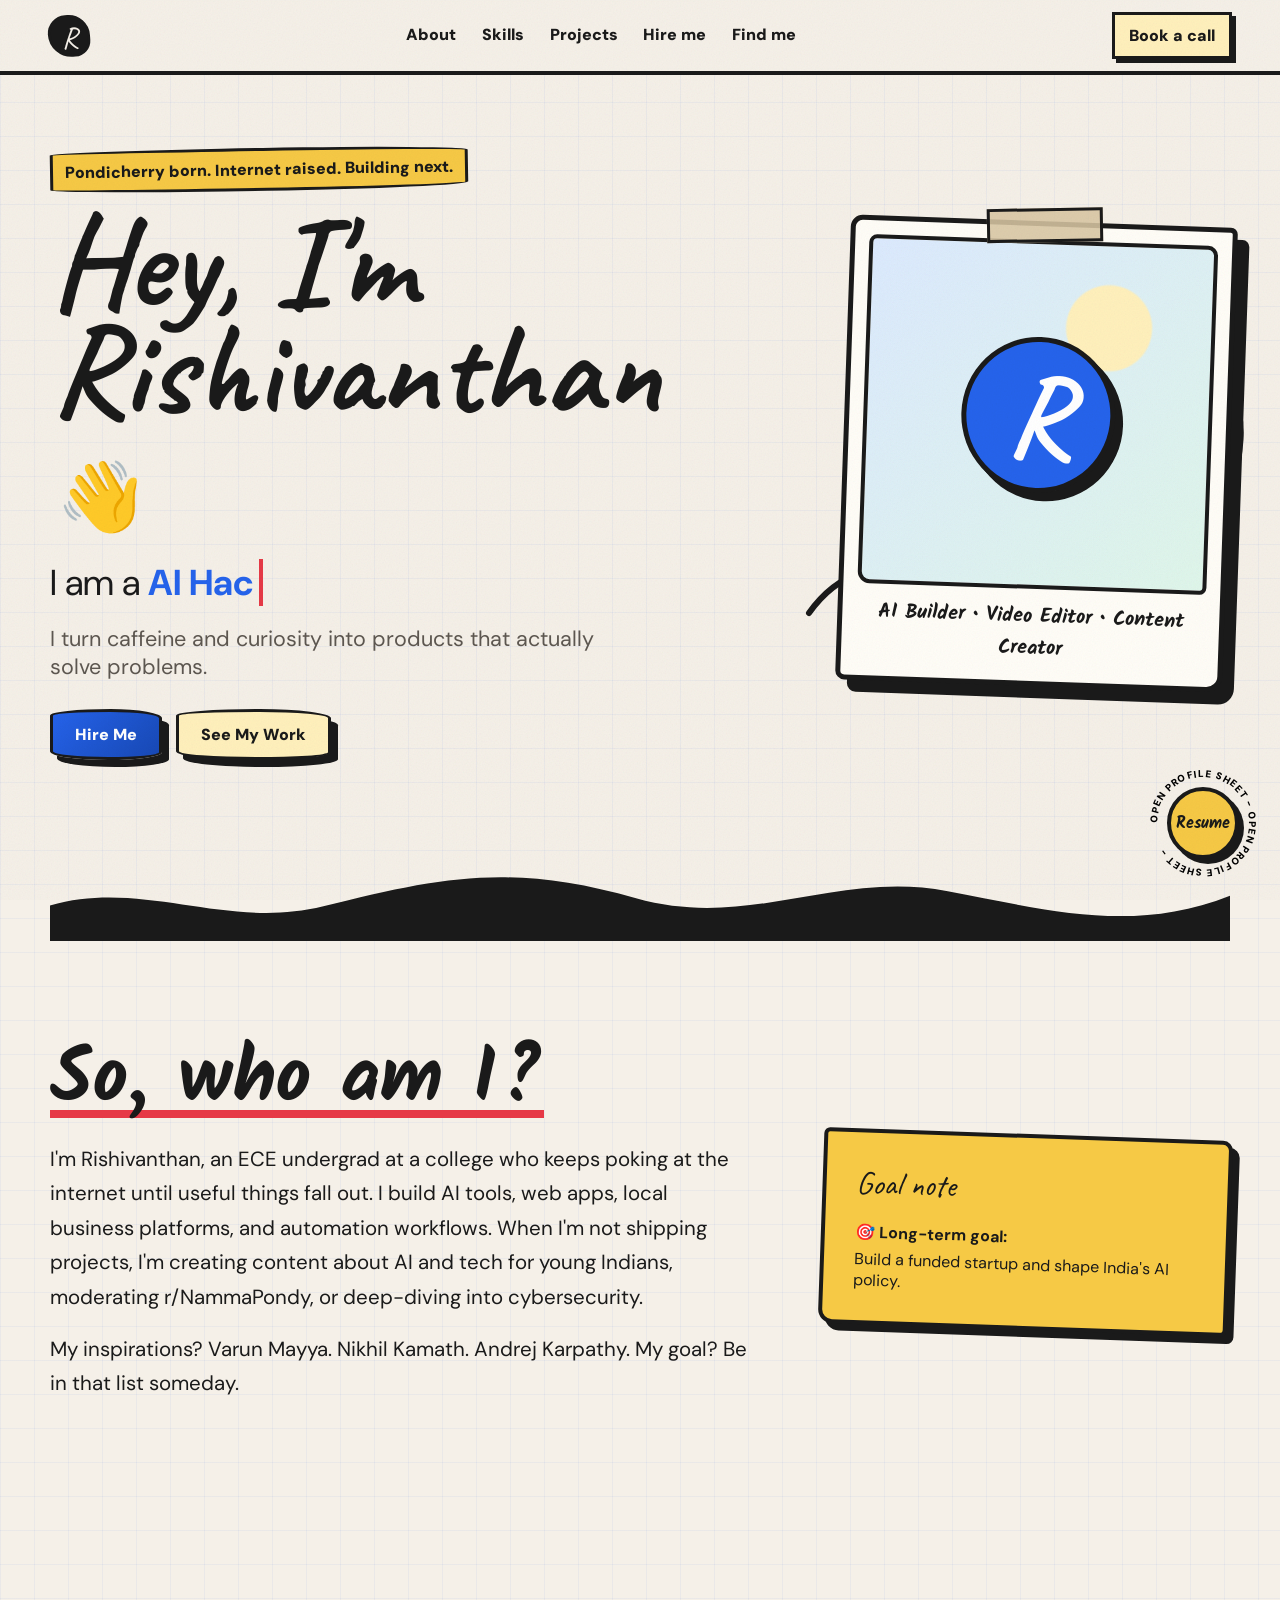
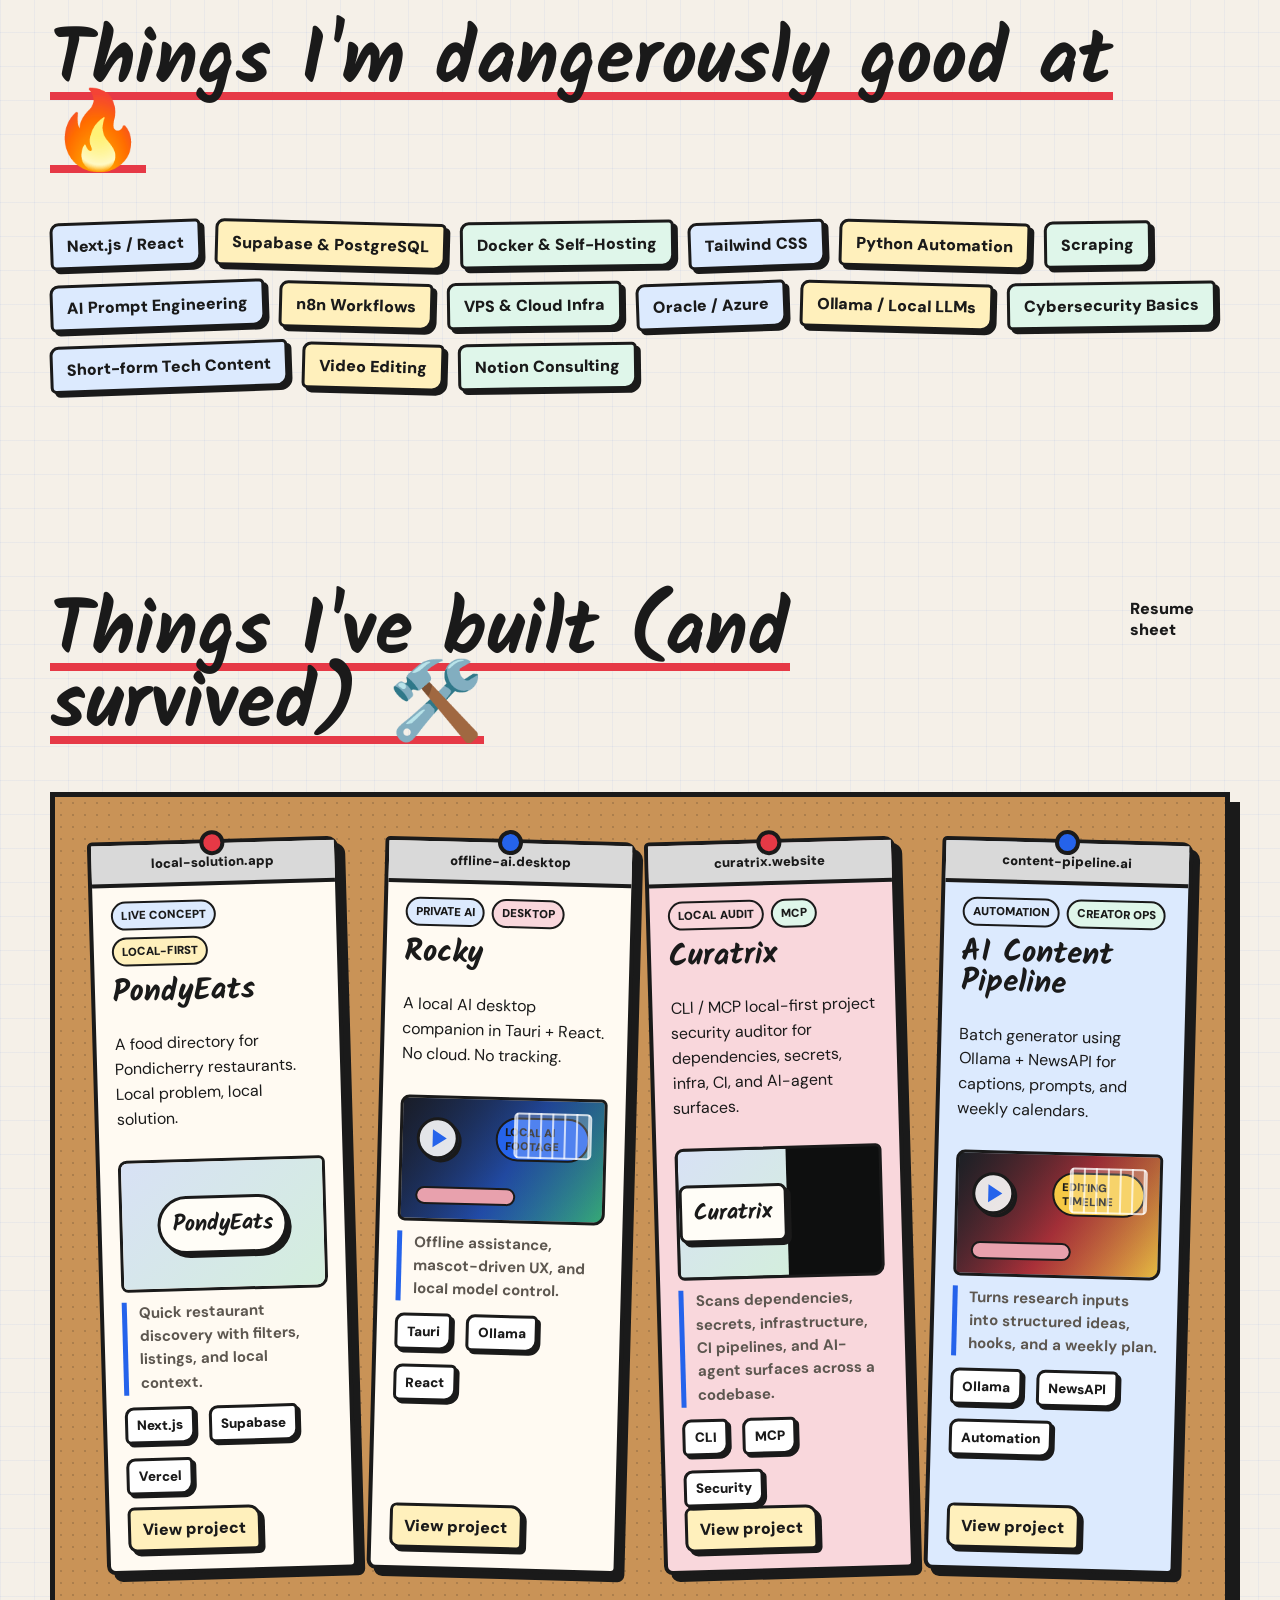
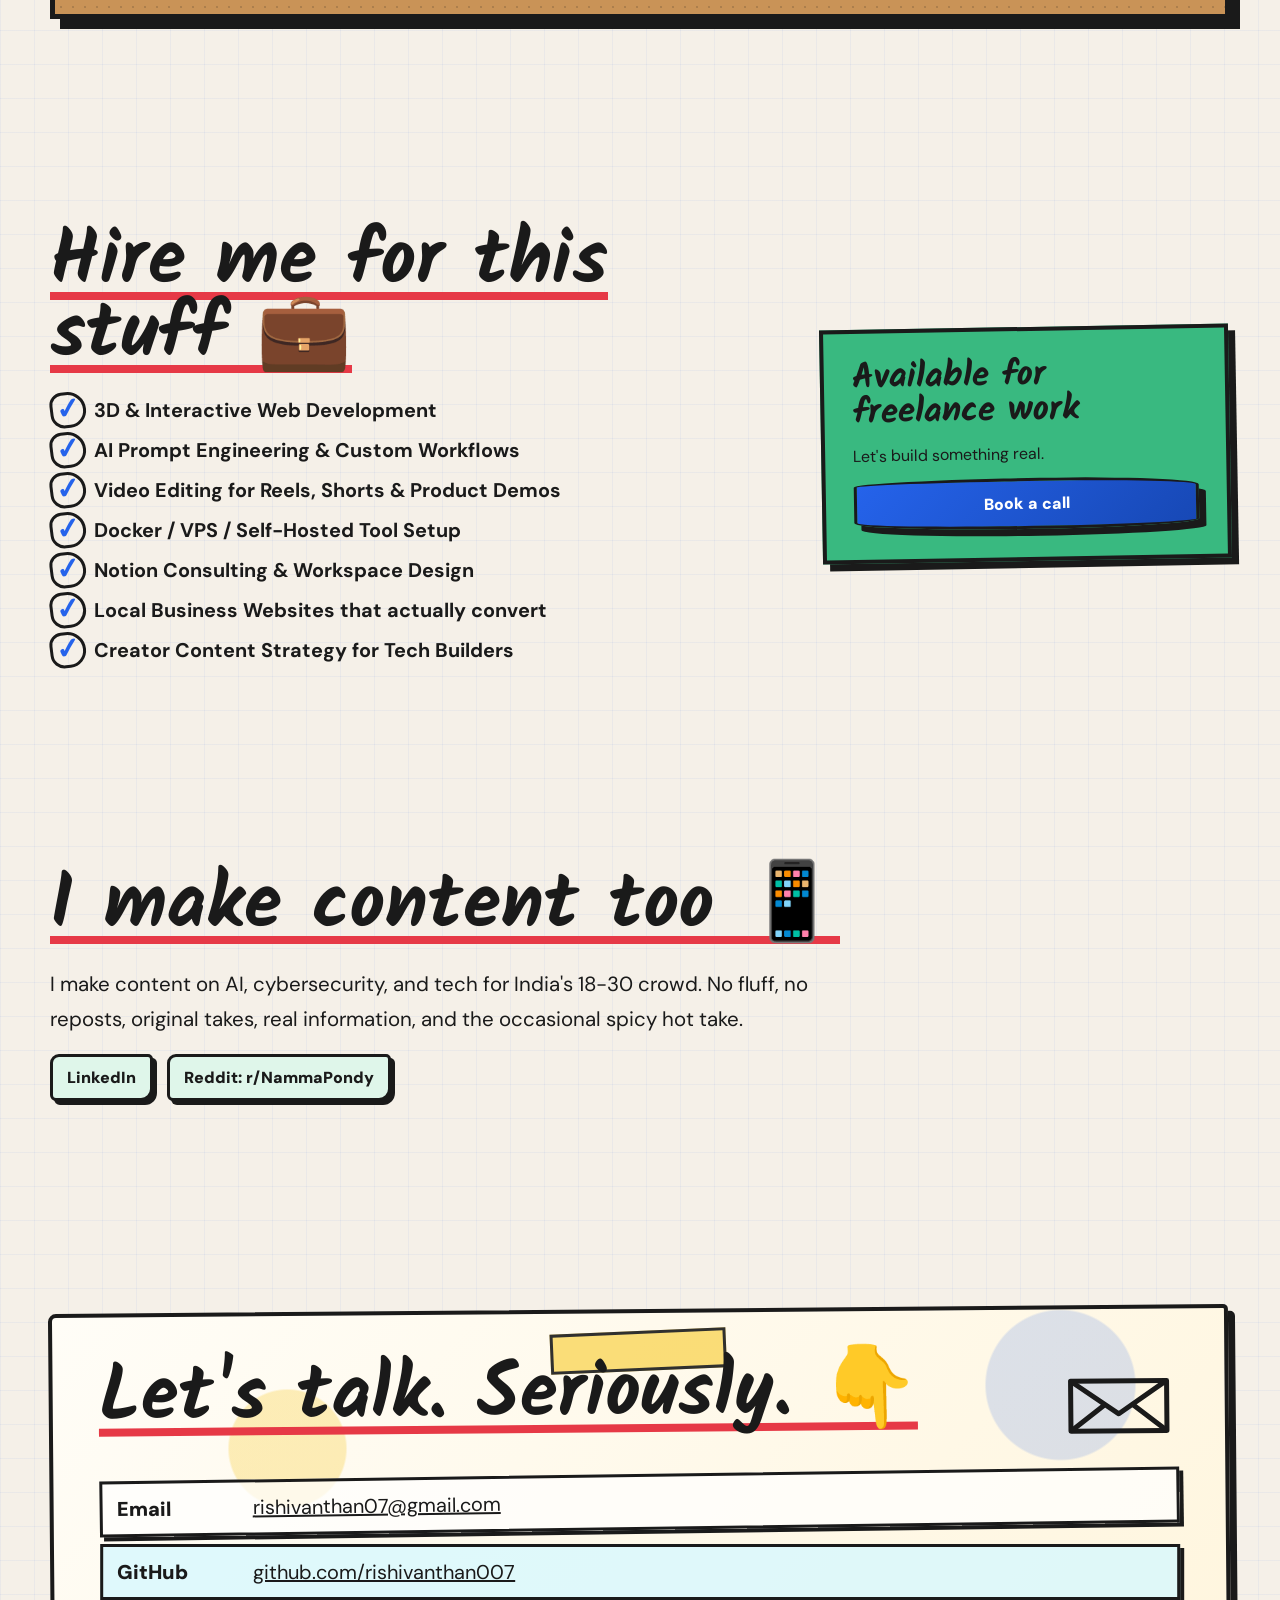
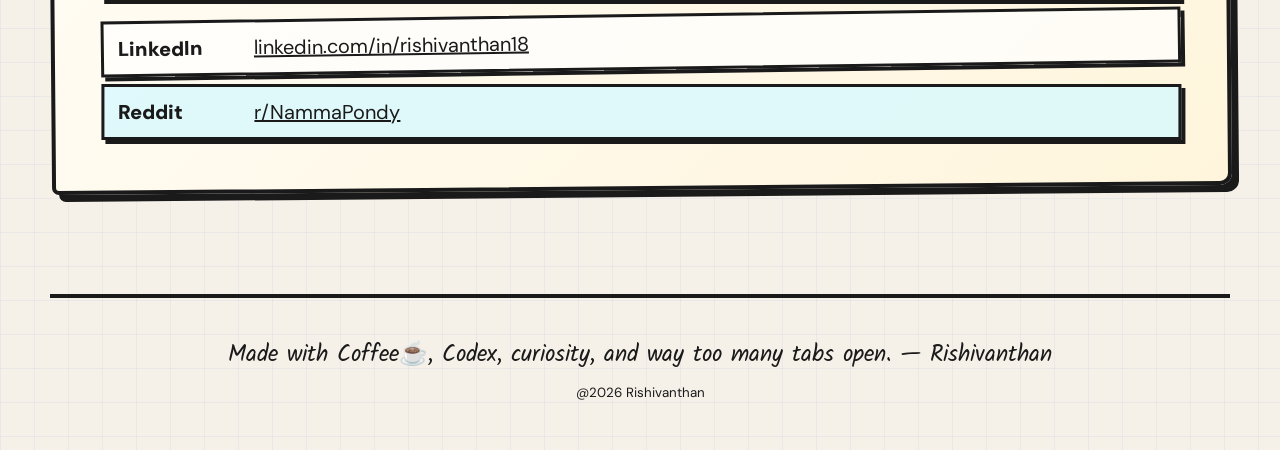
==== commit 14b18838: "Add private image fallbacks" ====
--- a/index.html
+++ b/index.html
@@ -62,7 +62,10 @@
             <path d="M28 3l6.5 16.5L52 28l-17.5 8.5L28 53l-6.5-16.5L4 28l17.5-8.5z" />
           </svg>
           <figure class="hero-portrait">
-            <img src="me carr.png" alt="Illustrated portrait of Rishivanthan" />
+            <img src="me carr.png" alt="Illustrated portrait of Rishivanthan" onerror="this.closest('.hero-portrait').classList.add('image-missing')" />
+            <div class="private-image-fallback" aria-hidden="true">
+              <span>R</span>
+            </div>
             <figcaption>AI Builder • Video Editor • Content Creator</figcaption>
           </figure>
           <svg class="avatar-doodle" viewBox="0 0 420 420" role="img" aria-label="Cartoon avatar">
@@ -157,7 +160,8 @@
             <h3>PondyEats</h3>
             <p>A food directory for Pondicherry restaurants. Local problem, local solution.</p>
             <div class="project-visual image-preview food-preview" aria-hidden="true">
-              <img src="download.png" alt="" />
+              <img src="download.png" alt="" onerror="this.closest('.image-preview').classList.add('image-missing')" />
+              <div class="project-image-fallback"><span>PondyEats</span></div>
             </div>
             <p class="project-impact">Quick restaurant discovery with filters, listings, and local context.</p>
             <div class="card-tags"><span>Next.js</span><span>Supabase</span><span>Vercel</span></div>
@@ -185,7 +189,8 @@
             <h3>Curatrix</h3>
             <p>CLI / MCP local-first project security auditor for dependencies, secrets, infra, CI, and AI-agent surfaces.</p>
             <div class="project-visual image-preview curatrix-preview" aria-hidden="true">
-              <img src="banner.png" alt="" />
+              <img src="banner.png" alt="" onerror="this.closest('.image-preview').classList.add('image-missing')" />
+              <div class="project-image-fallback"><span>Curatrix</span></div>
             </div>
             <p class="project-impact">Scans dependencies, secrets, infrastructure, CI pipelines, and AI-agent surfaces across a codebase.</p>
             <div class="card-tags"><span>CLI</span><span>MCP</span><span>Security</span></div>
--- a/styles.css
+++ b/styles.css
@@ -286,6 +286,41 @@
   filter: contrast(1.04) saturate(0.86);
 }
 
+.private-image-fallback {
+  display: none;
+  place-items: center;
+  width: 100%;
+  aspect-ratio: 1;
+  background:
+    radial-gradient(circle at 70% 24%, var(--soft-yellow) 0 42px, transparent 44px),
+    linear-gradient(135deg, var(--soft-blue), var(--soft-green));
+  border: 4px solid var(--ink);
+  border-radius: 8px 10px 7px 12px;
+}
+
+.private-image-fallback span {
+  display: grid;
+  place-items: center;
+  width: 45%;
+  aspect-ratio: 1;
+  color: #fff;
+  background: var(--blue);
+  border: 5px solid var(--ink);
+  border-radius: 50%;
+  box-shadow: 8px 8px 0 var(--ink);
+  font-family: "Caveat", cursive;
+  font-size: clamp(5rem, 9vw, 8rem);
+  font-weight: 700;
+}
+
+.image-missing img {
+  display: none;
+}
+
+.image-missing .private-image-fallback {
+  display: grid;
+}
+
 .hero-portrait figcaption {
   margin-top: 12px;
   font-family: "Kalam", cursive;
@@ -698,6 +733,35 @@
   filter: saturate(0.95) contrast(1.03);
 }
 
+.project-image-fallback {
+  display: none;
+  width: 100%;
+  height: 126px;
+  place-items: center;
+  background:
+    linear-gradient(135deg, rgba(37, 99, 235, 0.18), rgba(57, 185, 128, 0.22)),
+    #fffdf7;
+}
+
+.project-image-fallback span {
+  padding: 8px 12px;
+  background: var(--soft-yellow);
+  border: 3px solid var(--ink);
+  border-radius: 8px;
+  box-shadow: 4px 4px 0 var(--ink);
+  font-family: "Kalam", cursive;
+  font-size: 1.4rem;
+  font-weight: 900;
+}
+
+.project-visual.image-preview.image-missing img {
+  display: none;
+}
+
+.project-visual.image-preview.image-missing .project-image-fallback {
+  display: grid;
+}
+
 .food-preview img {
   object-position: 19% 43%;
 }
@@ -1357,6 +1421,15 @@
   border-radius: 7px;
 }
 
+.resume-photo-card .private-image-fallback {
+  border-width: 3px;
+  border-radius: 7px;
+}
+
+.resume-photo-card .private-image-fallback span {
+  font-size: clamp(3rem, 6vw, 5rem);
+}
+
 .resume-contact-row {
   display: grid;
   grid-template-columns: repeat(4, 1fr);
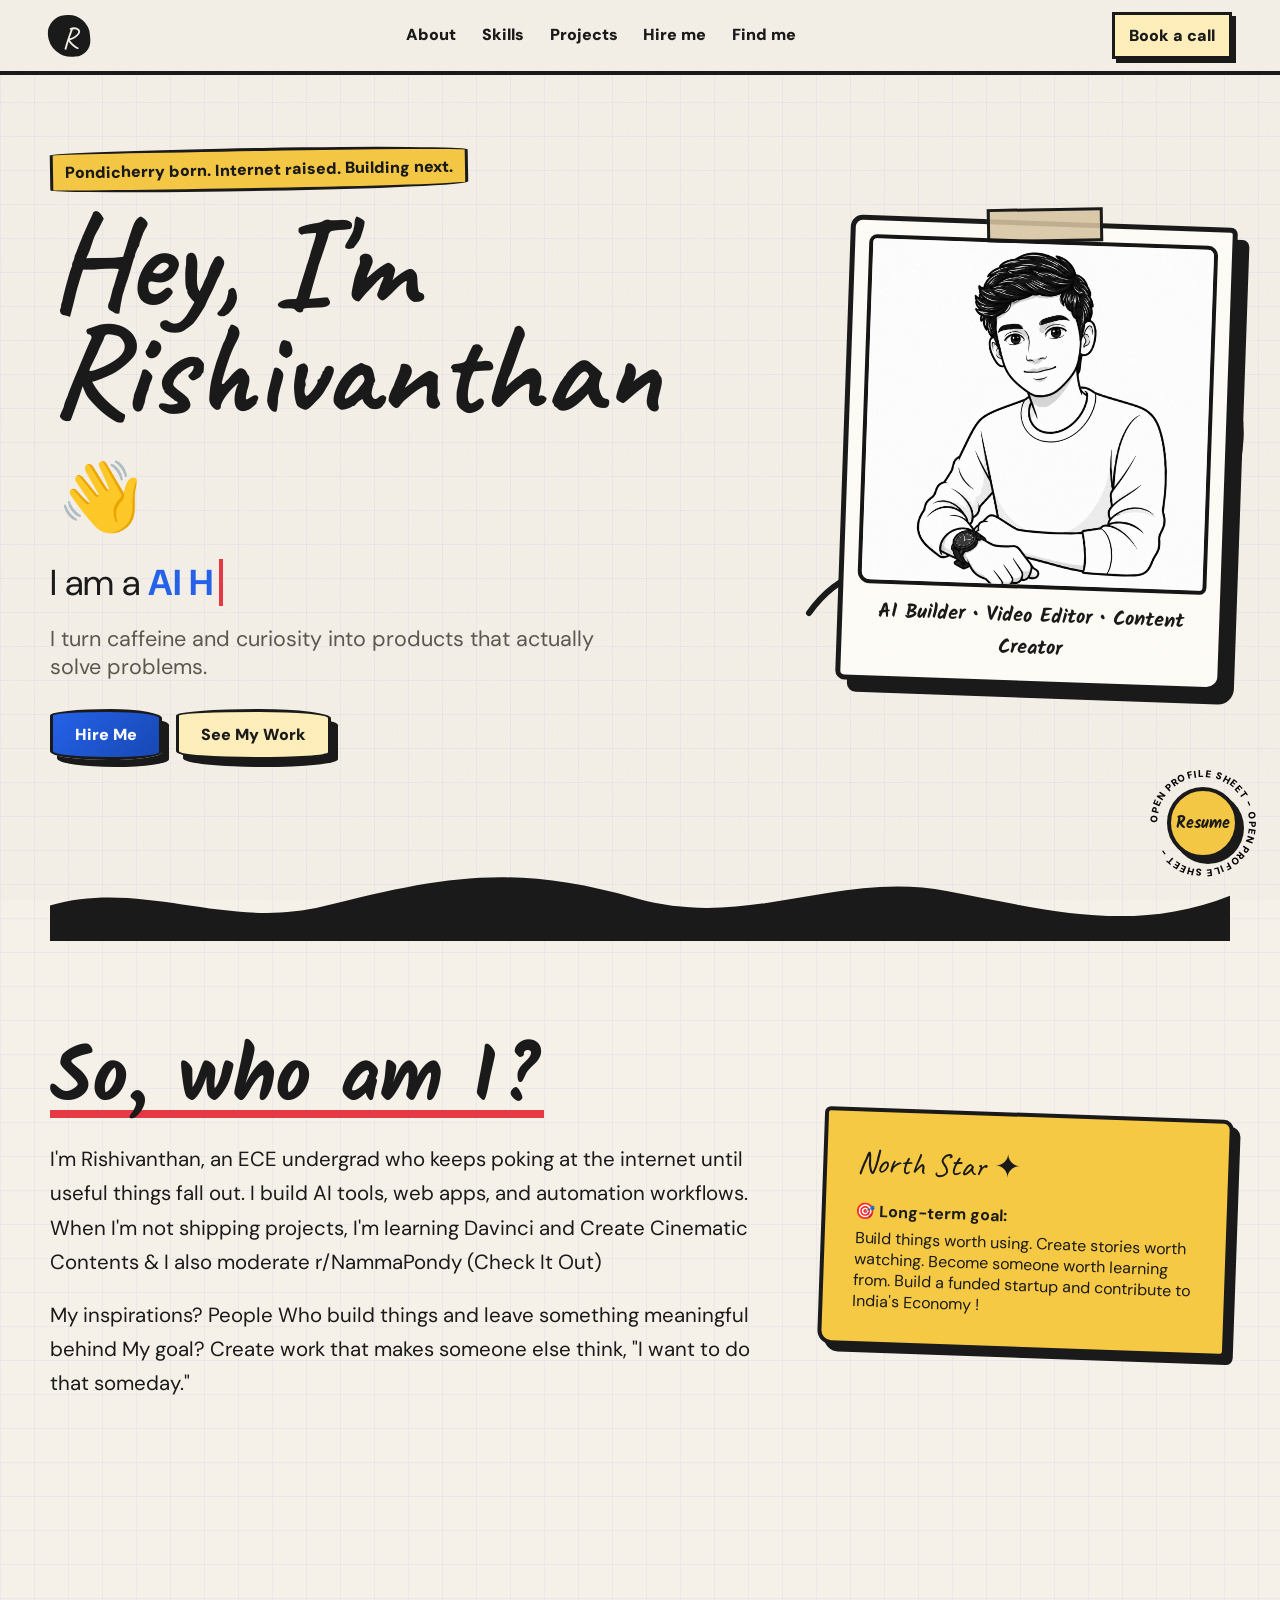
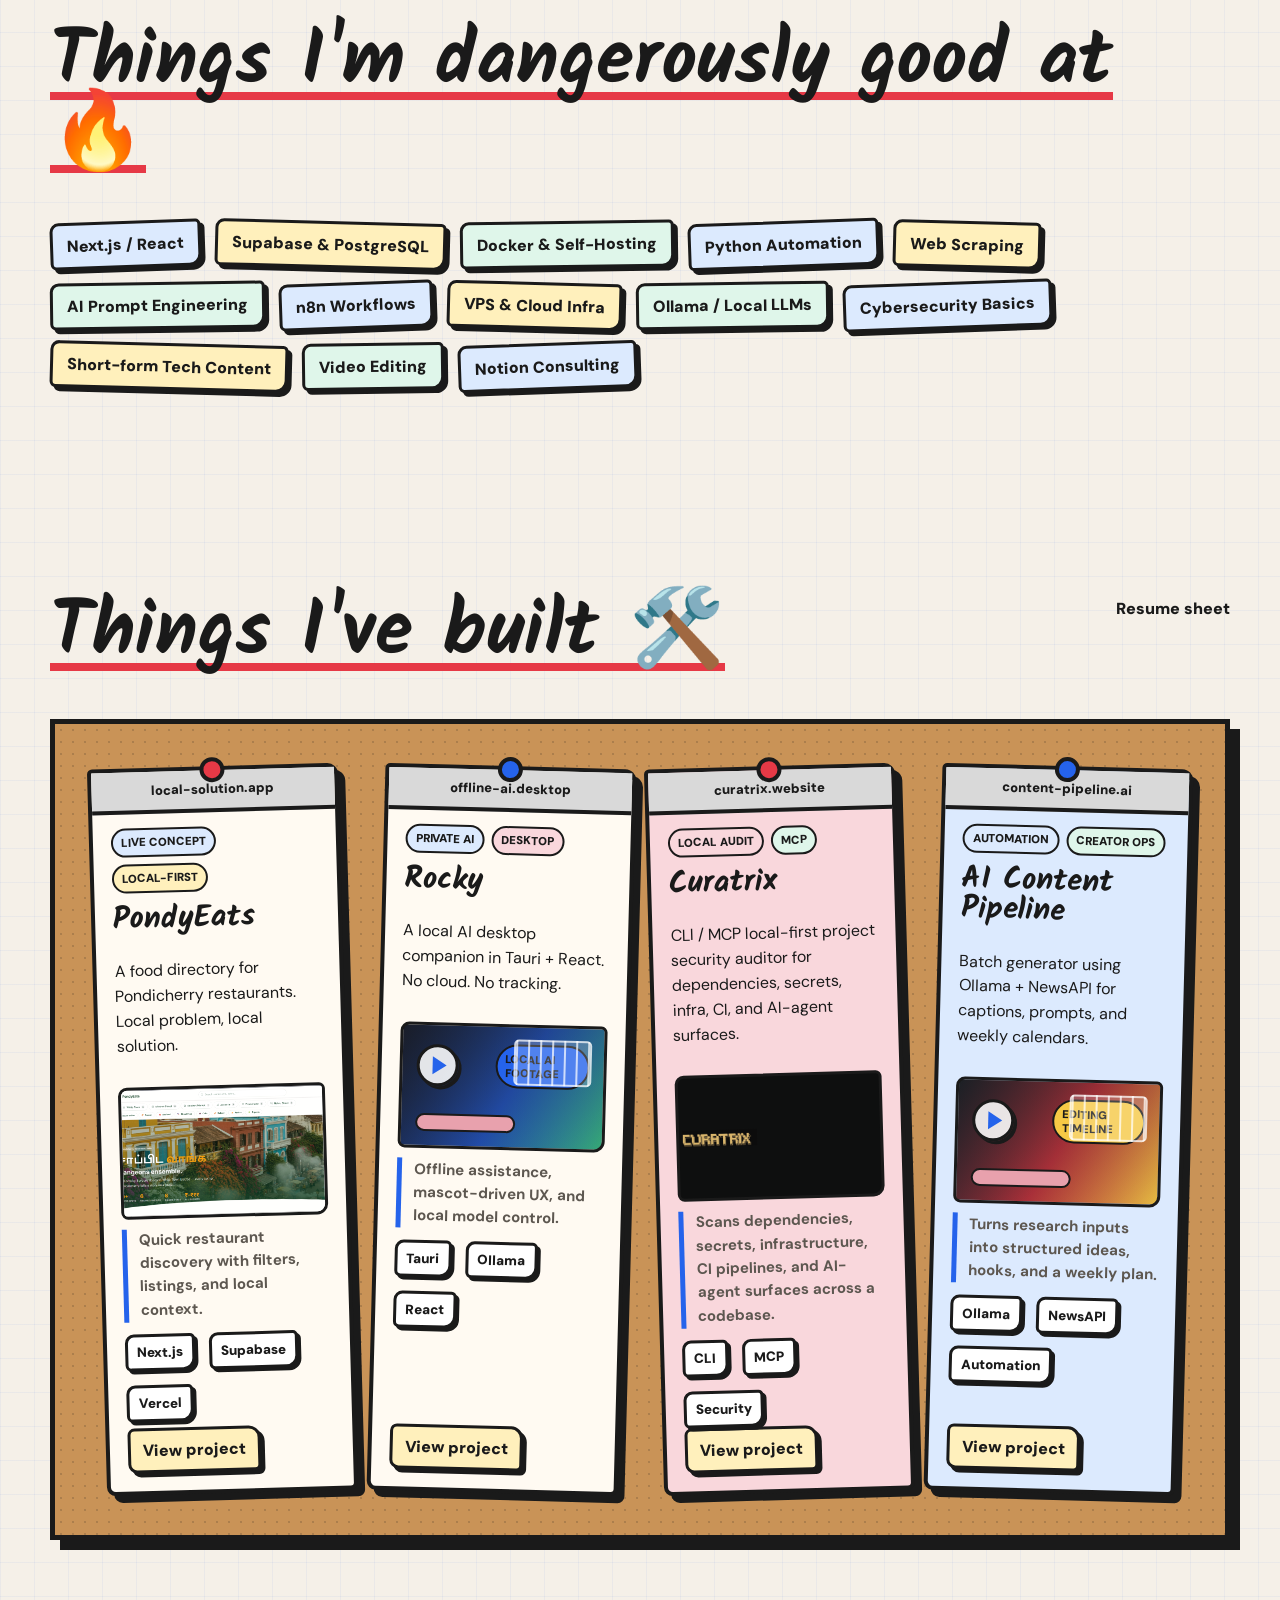
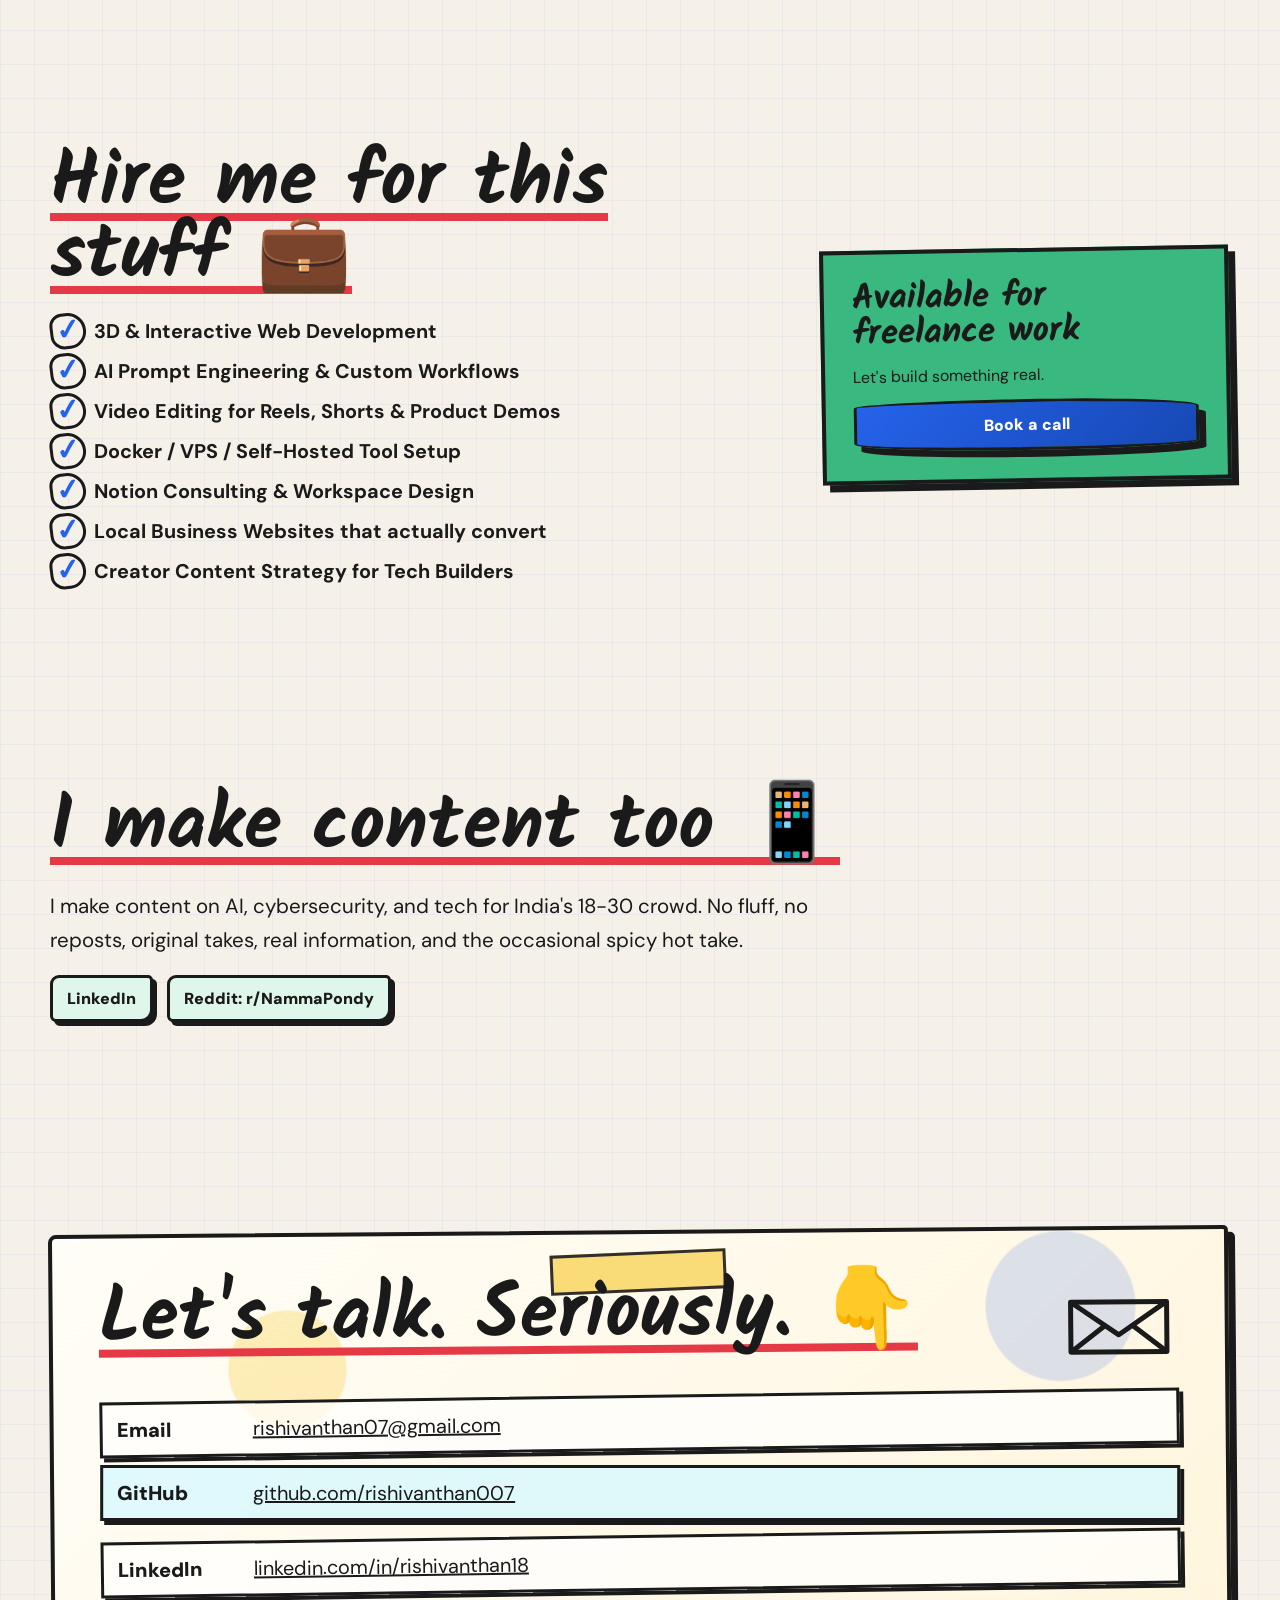
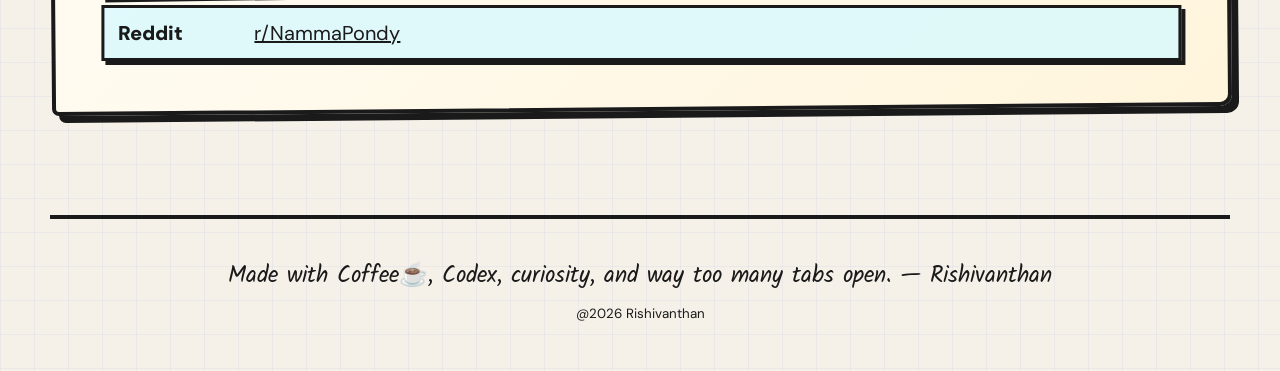
==== commit 1579adc6: "Revise personal info and skills in index.html Updated personal description and goals in the about se" ====
--- a/index.html
+++ b/index.html
@@ -108,21 +108,25 @@
         <div>
           <h2 class="hand-title">So, who am I?</h2>
           <p class="note-copy">
-            I'm Rishivanthan, an ECE undergrad at a college who keeps poking at
+            I'm Rishivanthan, an ECE undergrad who keeps poking at
             the internet until useful things fall out. I build AI tools, web apps,
-            local business platforms, and automation workflows. When I'm not
-            shipping projects, I'm creating content about AI and tech for young
-            Indians, moderating r/NammaPondy, or deep-diving into cybersecurity.
+            and automation workflows. When I'm not
+            shipping projects, I'm learning Davinci and Create Cinematic Contents & I also
+            moderate r/NammaPondy (Check It Out)
           </p>
           <p class="note-copy">
-            My inspirations? Varun Mayya. Nikhil Kamath. Andrej Karpathy.
-            My goal? Be in that list someday.
+            My inspirations? People Who build things and leave something meaningful behind
+            My goal? Create work that makes someone else think,
+           "I want to do that someday."
           </p>
         </div>
         <aside class="sticky-note">
-          <span>Goal note</span>
+          <span>North Star ✦</span>
           <strong>🎯 Long-term goal:</strong>
-          Build a funded startup and shape India's AI policy.
+          Build things worth using.
+          Create stories worth watching.
+          Become someone worth learning from.
+          Build a funded startup and contribute to India's Economy !
         </aside>
       </section>
 
@@ -132,13 +136,11 @@
           <span tabindex="0" data-tip="Shipping interfaces with modern app patterns.">Next.js / React</span>
           <span tabindex="0" data-tip="Auth, tables, realtime data, and sane schemas.">Supabase & PostgreSQL</span>
           <span tabindex="0" data-tip="Deploying tools without praying to dashboards.">Docker & Self-Hosting</span>
-          <span tabindex="0" data-tip="Fast UI systems with sharp visual rhythm.">Tailwind CSS</span>
           <span tabindex="0" data-tip="Scripts that save hours of boring work.">Python Automation</span>
-          <span tabindex="0" data-tip="Collecting data cleanly and responsibly.">Scraping</span>
+          <span tabindex="0" data-tip="Collecting data cleanly and responsibly.">Web Scraping</span>
           <span tabindex="0" data-tip="Turning vague ideas into useful AI workflows.">AI Prompt Engineering</span>
           <span tabindex="0" data-tip="No-code automations with real logic behind them.">n8n Workflows</span>
           <span tabindex="0" data-tip="Servers, DNS, SSL, backups, and the scary bits.">VPS & Cloud Infra</span>
-          <span tabindex="0" data-tip="Practical cloud experiments on budget infra.">Oracle / Azure</span>
           <span tabindex="0" data-tip="Private local AI stacks that run on your machine.">Ollama / Local LLMs</span>
           <span tabindex="0" data-tip="Enough security sense to avoid obvious disasters.">Cybersecurity Basics</span>
           <span tabindex="0" data-tip="Tech content with original takes and clear hooks.">Short-form Tech Content</span>
@@ -149,7 +151,7 @@
 
       <section id="projects" class="projects section-reveal">
         <div class="section-heading-row">
-          <h2 class="hand-title">Things I've built (and survived) 🛠️</h2>
+          <h2 class="hand-title">Things I've built 🛠️</h2>
           <a class="small-link" href="resume.html">Resume sheet</a>
         </div>
         <div class="corkboard">
